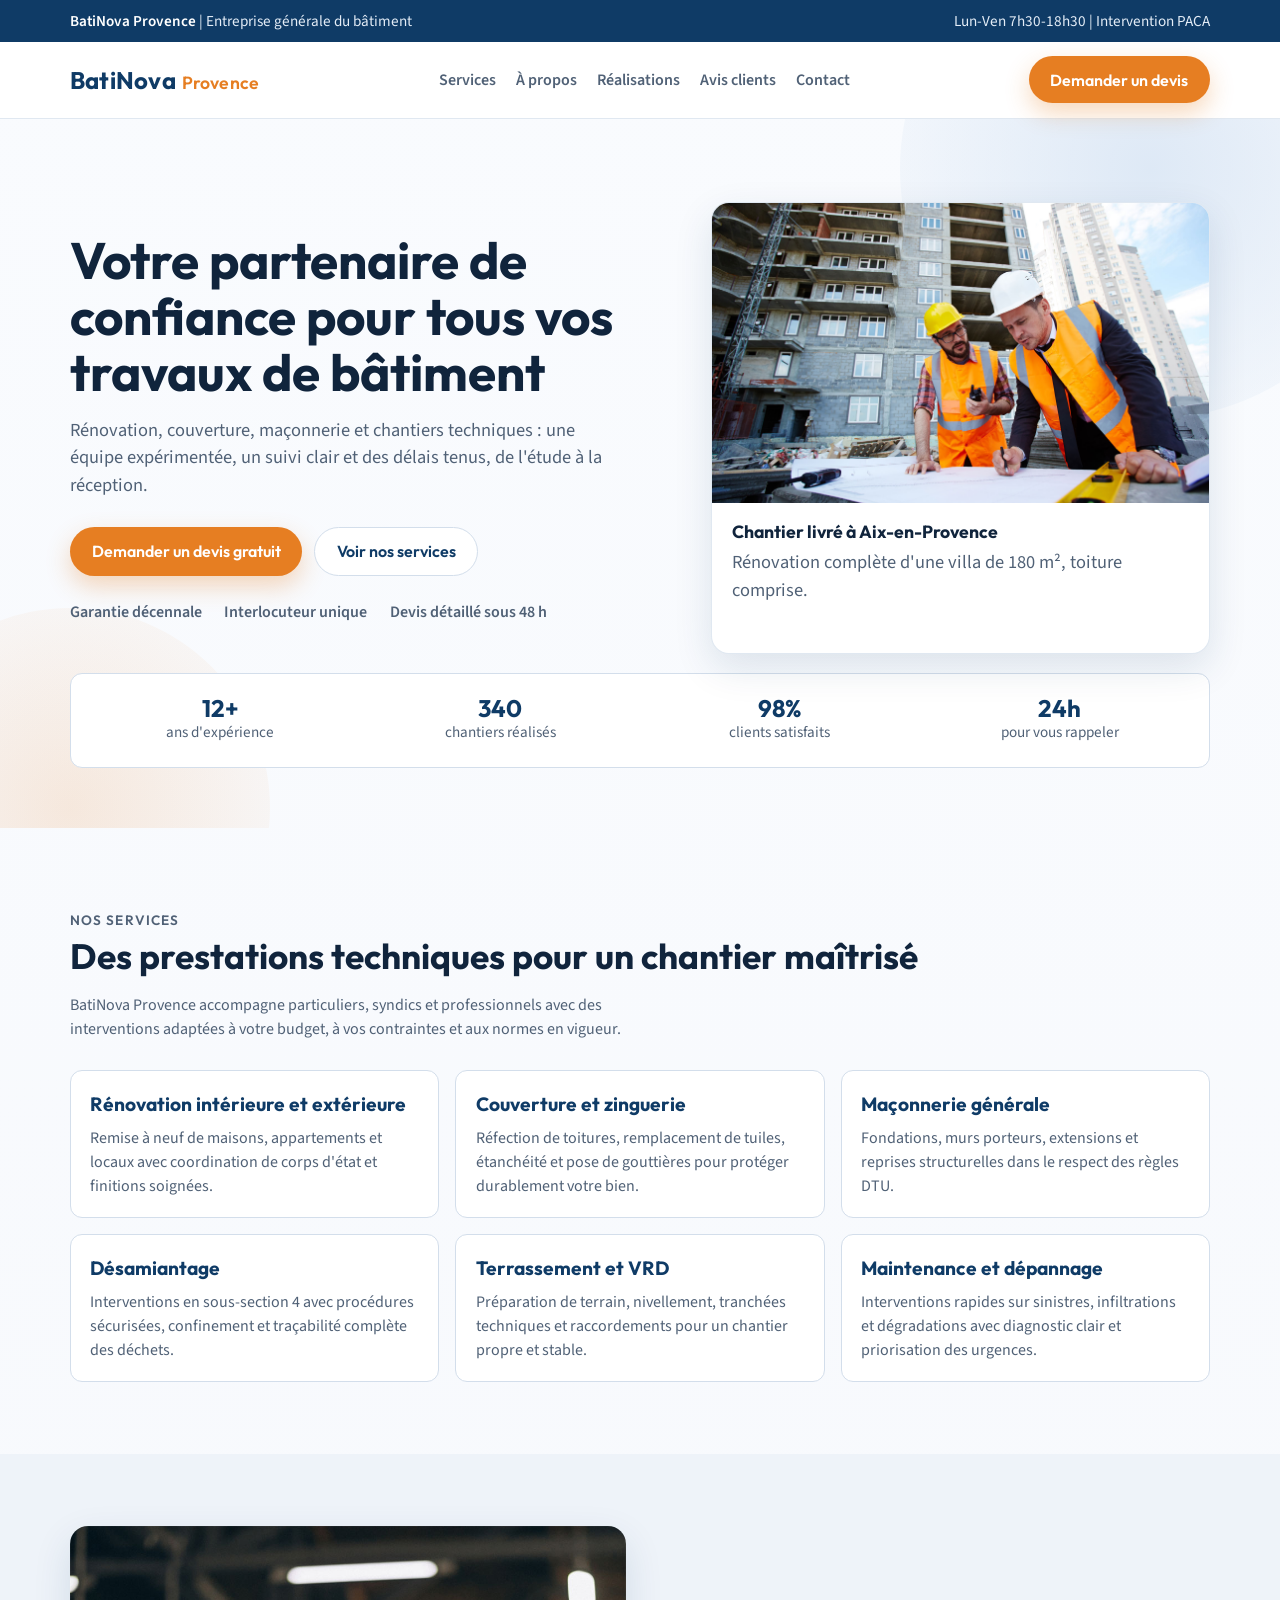
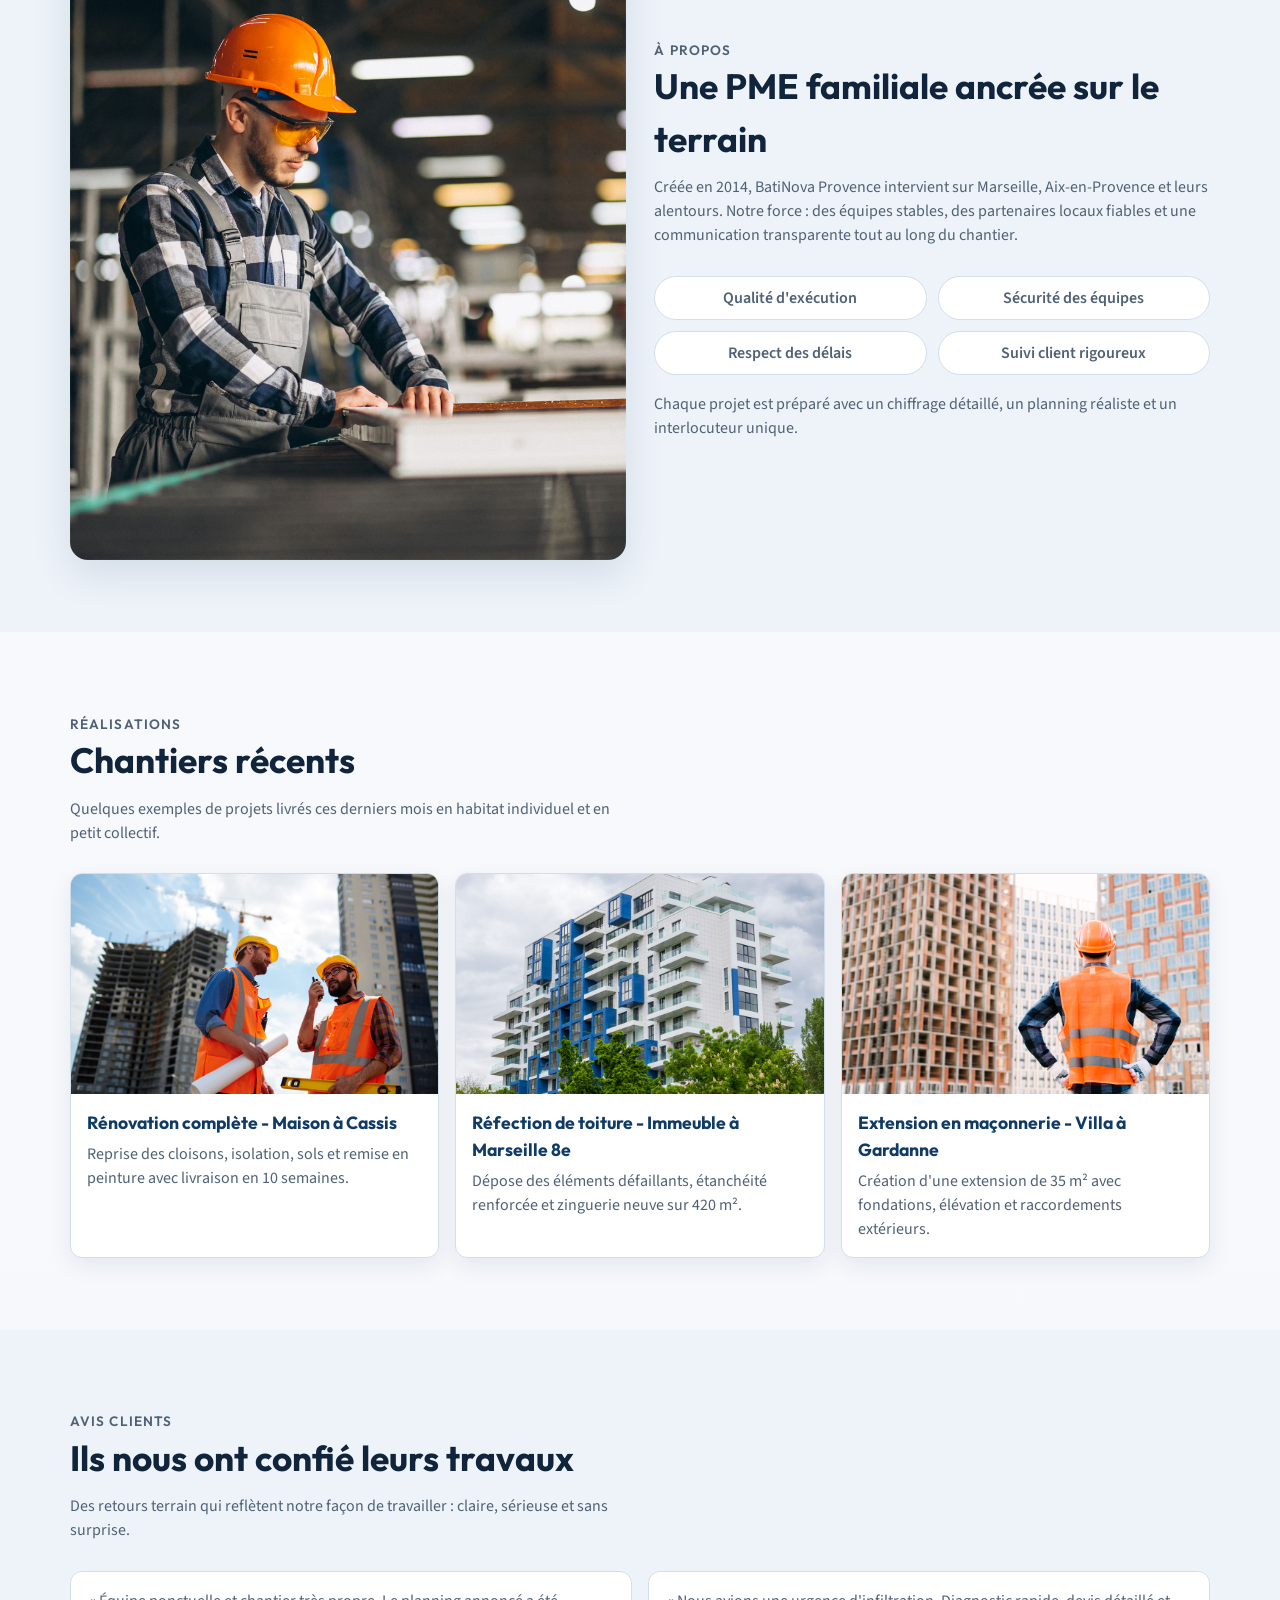
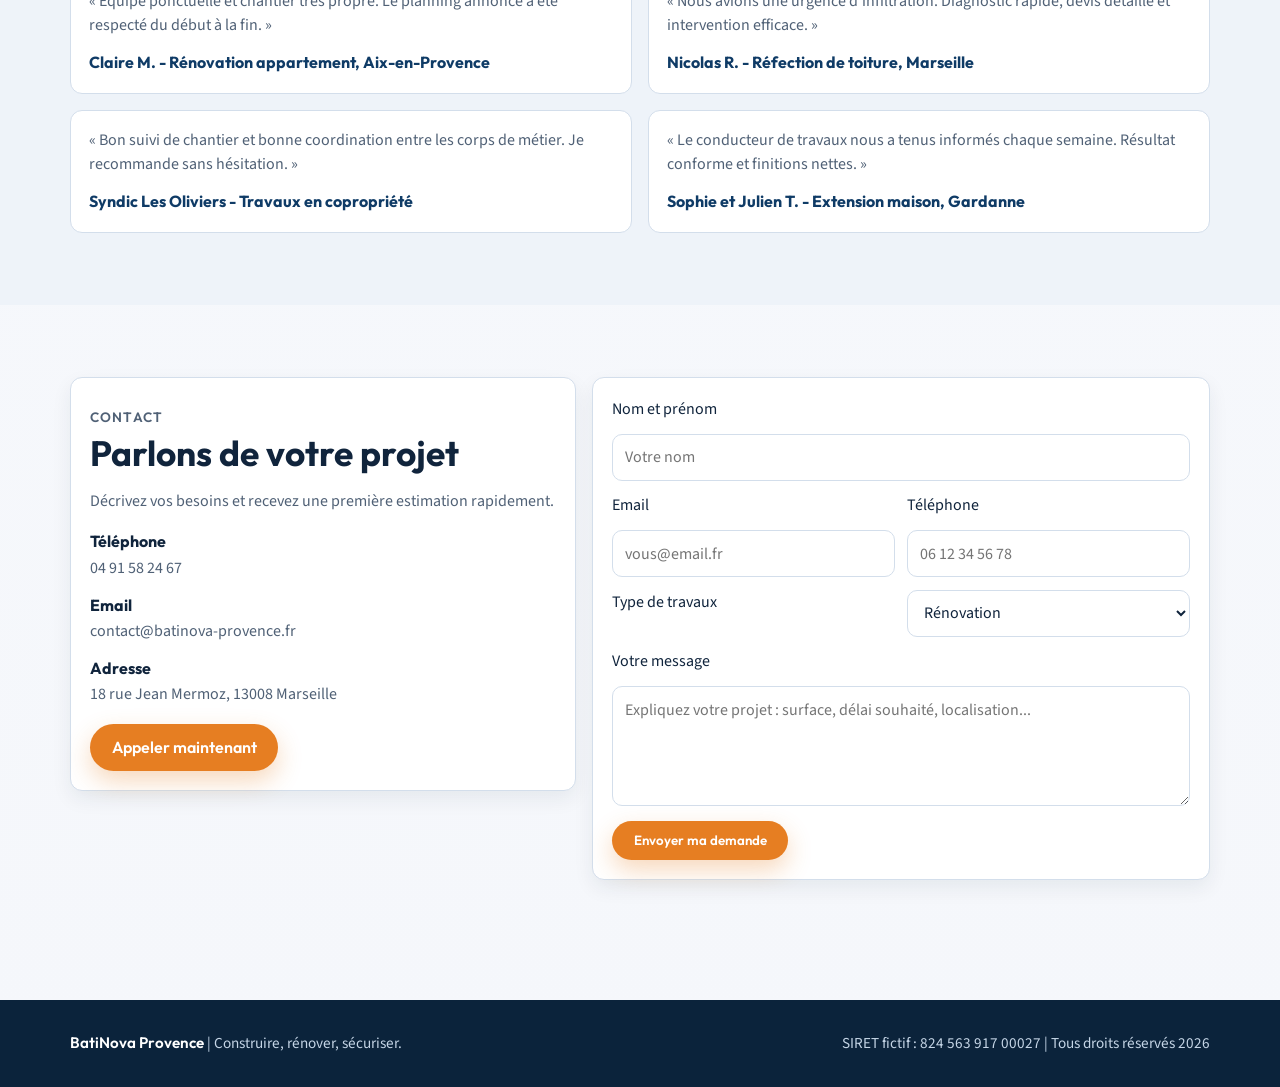
==== index.html @ 8f14f082 "Initial commit - site vitrine BTP" ====
﻿<!DOCTYPE html>
<html lang="fr">
<head>
  <meta charset="UTF-8">
  <meta name="viewport" content="width=device-width, initial-scale=1.0">
  <title>BatiNova Provence | Entreprise générale du bâtiment</title>
  <meta name="description" content="BatiNova Provence accompagne les particuliers et les professionnels pour leurs travaux de rénovation, couverture, maçonnerie, désamiantage et terrassement en région PACA.">
  <link rel="preconnect" href="https://fonts.googleapis.com">
  <link rel="preconnect" href="https://fonts.gstatic.com" crossorigin>
  <link href="https://fonts.googleapis.com/css2?family=Outfit:wght@400;500;600;700&family=Source+Sans+3:wght@400;500;600&display=swap" rel="stylesheet">
  <style>
    :root {
      --bg: #f5f7fb;
      --surface: #ffffff;
      --surface-alt: #eef3f9;
      --ink: #10243c;
      --muted: #506176;
      --primary: #0f3b66;
      --primary-soft: #dbe7f5;
      --accent: #e67e22;
      --accent-dark: #c8640f;
      --line: #d3deeb;
      --shadow: 0 14px 38px rgba(15, 59, 102, 0.12);
      --radius: 18px;
      --radius-sm: 12px;
      --max: 1140px;
    }

    * {
      box-sizing: border-box;
    }

    html {
      scroll-behavior: smooth;
    }

    body {
      margin: 0;
      font-family: "Source Sans 3", sans-serif;
      color: var(--ink);
      background: linear-gradient(180deg, #f9fbfe 0%, #f5f7fb 100%);
      line-height: 1.5;
    }

    img {
      max-width: 100%;
      display: block;
    }

    a {
      color: inherit;
      text-decoration: none;
    }

    .container {
      width: min(var(--max), 92vw);
      margin-inline: auto;
    }

    .topbar {
      background: var(--primary);
      color: #e4edf7;
      font-size: 0.95rem;
    }

    .topbar-inner {
      display: flex;
      justify-content: space-between;
      gap: 1rem;
      padding: 0.6rem 0;
      flex-wrap: wrap;
    }

    .topbar strong {
      color: #ffffff;
      font-weight: 600;
    }

    .navbar {
      position: sticky;
      top: 0;
      z-index: 1000;
      background: rgba(255, 255, 255, 0.95);
      backdrop-filter: blur(8px);
      border-bottom: 1px solid rgba(211, 222, 235, 0.7);
    }

    .nav-inner {
      display: flex;
      align-items: center;
      justify-content: space-between;
      gap: 1rem;
      padding: 0.9rem 0;
    }

    .logo {
      display: inline-flex;
      align-items: baseline;
      gap: 0.35rem;
      font-family: "Outfit", sans-serif;
      font-size: 1.5rem;
      font-weight: 700;
      letter-spacing: 0.01em;
      color: var(--primary);
    }

    .logo span {
      color: var(--accent);
      font-size: 1.1rem;
      font-weight: 600;
    }

    .nav-links {
      display: flex;
      gap: 1.25rem;
      align-items: center;
      color: var(--muted);
      font-weight: 600;
    }

    .nav-links a {
      transition: color 0.2s ease;
    }

    .nav-links a:hover,
    .nav-links a:focus-visible {
      color: var(--primary);
      outline: none;
    }

    .cta {
      display: inline-flex;
      align-items: center;
      justify-content: center;
      border: 0;
      border-radius: 999px;
      font-family: "Outfit", sans-serif;
      font-weight: 600;
      padding: 0.72rem 1.35rem;
      cursor: pointer;
      transition: transform 0.2s ease, box-shadow 0.2s ease, background 0.2s ease;
    }

    .cta-primary {
      background: var(--accent);
      color: #ffffff;
      box-shadow: 0 10px 24px rgba(230, 126, 34, 0.3);
    }

    .cta-primary:hover,
    .cta-primary:focus-visible {
      background: var(--accent-dark);
      transform: translateY(-1px);
      outline: none;
    }

    .cta-secondary {
      background: #ffffff;
      color: var(--primary);
      border: 1px solid var(--line);
    }

    .hero {
      padding: 5.2rem 0 3.8rem;
      position: relative;
      overflow: hidden;
    }

    .hero::before,
    .hero::after {
      content: "";
      position: absolute;
      border-radius: 50%;
      z-index: -1;
    }

    .hero::before {
      width: 500px;
      height: 500px;
      background: radial-gradient(circle, rgba(219, 231, 245, 0.9), rgba(245, 247, 251, 0));
      top: -200px;
      right: -120px;
    }

    .hero::after {
      width: 400px;
      height: 400px;
      background: radial-gradient(circle, rgba(230, 126, 34, 0.15), rgba(245, 247, 251, 0));
      left: -130px;
      bottom: -180px;
    }

    .hero-grid {
      display: grid;
      gap: 2rem;
      grid-template-columns: 1.1fr 0.9fr;
      align-items: center;
    }

    .hero h1 {
      font-family: "Outfit", sans-serif;
      font-size: clamp(2rem, 4vw, 3.3rem);
      line-height: 1.1;
      margin: 0 0 1rem;
    }

    .hero p {
      color: var(--muted);
      font-size: 1.15rem;
      max-width: 62ch;
      margin: 0 0 1.7rem;
    }

    .hero-actions {
      display: flex;
      flex-wrap: wrap;
      gap: 0.75rem;
      margin-bottom: 1.5rem;
    }

    .hero-note {
      display: flex;
      flex-wrap: wrap;
      gap: 0.8rem 1.4rem;
      color: var(--muted);
      font-weight: 600;
    }

    .hero-note span {
      display: inline-flex;
      align-items: center;
      gap: 0.35rem;
    }

    .hero-card {
      background: var(--surface);
      border-radius: var(--radius);
      box-shadow: var(--shadow);
      overflow: hidden;
      border: 1px solid rgba(211, 222, 235, 0.7);
      transform: translateY(0);
      animation: rise 700ms ease 80ms both;
    }

    .hero-card img {
      height: 300px;
      width: 100%;
      object-fit: cover;
    }

    .hero-card-content {
      padding: 1rem 1.2rem 1.3rem;
    }

    .hero-card-title {
      font-family: "Outfit", sans-serif;
      margin: 0 0 0.25rem;
      font-size: 1.1rem;
    }

    .hero-card-text {
      margin: 0;
      color: var(--muted);
    }

    .trust {
      margin-top: 1.2rem;
      background: var(--surface);
      border: 1px solid var(--line);
      border-radius: var(--radius-sm);
      padding: 1rem;
      display: grid;
      grid-template-columns: repeat(4, 1fr);
      gap: 0.8rem;
    }

    .trust-item {
      text-align: center;
      padding: 0.4rem;
    }

    .trust-item strong {
      font-family: "Outfit", sans-serif;
      font-size: 1.5rem;
      color: var(--primary);
      display: block;
      line-height: 1;
    }

    .trust-item span {
      color: var(--muted);
      font-size: 0.95rem;
    }

    section {
      padding: 4.5rem 0;
    }

    .section-head {
      margin-bottom: 1.8rem;
    }

    .section-tag {
      font-family: "Outfit", sans-serif;
      color: var(--accent-dark);
      font-size: 0.85rem;
      letter-spacing: 0.08em;
      text-transform: uppercase;
      font-weight: 600;
      margin: 0 0 0.35rem;
    }

    .section-head h2 {
      font-family: "Outfit", sans-serif;
      margin: 0;
      font-size: clamp(1.55rem, 3vw, 2.2rem);
    }

    .section-head p {
      margin: 0.6rem 0 0;
      color: var(--muted);
      max-width: 70ch;
    }

    .services-grid {
      display: grid;
      grid-template-columns: repeat(3, 1fr);
      gap: 1rem;
    }

    .service-card {
      background: var(--surface);
      border: 1px solid var(--line);
      border-radius: var(--radius-sm);
      padding: 1.2rem;
      transition: transform 0.2s ease, box-shadow 0.2s ease;
    }

    .service-card:hover {
      transform: translateY(-4px);
      box-shadow: var(--shadow);
    }

    .service-card h3 {
      margin: 0 0 0.45rem;
      font-family: "Outfit", sans-serif;
      font-size: 1.2rem;
      color: var(--primary);
    }

    .service-card p {
      margin: 0;
      color: var(--muted);
    }

    .about {
      background: var(--surface-alt);
    }

    .about-grid {
      display: grid;
      gap: 1.8rem;
      grid-template-columns: 1fr 1fr;
      align-items: center;
    }

    .about-img {
      border-radius: var(--radius);
      overflow: hidden;
      box-shadow: var(--shadow);
      min-height: 360px;
    }

    .about-img img {
      height: 100%;
      width: 100%;
      object-fit: cover;
    }

    .pill-list {
      display: grid;
      grid-template-columns: repeat(2, 1fr);
      gap: 0.7rem;
      margin-top: 1.1rem;
    }

    .pill {
      background: #ffffff;
      border: 1px solid var(--line);
      border-radius: 999px;
      padding: 0.55rem 0.85rem;
      color: var(--muted);
      font-weight: 600;
      text-align: center;
    }

    .projects-grid {
      display: grid;
      grid-template-columns: repeat(3, 1fr);
      gap: 1rem;
    }

    .project {
      background: var(--surface);
      border: 1px solid var(--line);
      border-radius: var(--radius-sm);
      overflow: hidden;
      box-shadow: 0 8px 22px rgba(16, 36, 60, 0.08);
    }

    .project img {
      height: 220px;
      width: 100%;
      object-fit: cover;
    }

    .project-content {
      padding: 1rem;
    }

    .project h3 {
      margin: 0 0 0.35rem;
      font-family: "Outfit", sans-serif;
      font-size: 1.1rem;
      color: var(--primary);
    }

    .project p {
      margin: 0;
      color: var(--muted);
    }

    .reviews {
      background: var(--surface-alt);
    }

    .reviews-grid {
      display: grid;
      grid-template-columns: repeat(2, 1fr);
      gap: 1rem;
    }

    .review {
      background: var(--surface);
      border: 1px solid var(--line);
      border-radius: var(--radius-sm);
      padding: 1.1rem;
    }

    .review p {
      margin: 0 0 0.8rem;
      color: var(--muted);
    }

    .review strong {
      font-family: "Outfit", sans-serif;
      color: var(--primary);
    }

    .contact-grid {
      display: grid;
      gap: 1rem;
      grid-template-columns: 0.9fr 1.1fr;
      align-items: start;
    }

    .contact-card,
    .form-card {
      background: var(--surface);
      border: 1px solid var(--line);
      border-radius: var(--radius-sm);
      padding: 1.2rem;
      box-shadow: 0 8px 20px rgba(16, 36, 60, 0.07);
    }

    .contact-list {
      margin: 1rem 0 0;
      padding: 0;
      list-style: none;
      display: grid;
      gap: 0.8rem;
      color: var(--muted);
    }

    .contact-list strong {
      display: block;
      color: var(--ink);
      font-family: "Outfit", sans-serif;
      margin-bottom: 0.15rem;
    }

    .form-grid {
      display: grid;
      gap: 0.8rem;
      grid-template-columns: repeat(2, 1fr);
    }

    .field,
    textarea,
    select {
      width: 100%;
      border: 1px solid var(--line);
      border-radius: 10px;
      padding: 0.65rem 0.75rem;
      font: inherit;
      color: var(--ink);
      background: #ffffff;
    }

    textarea {
      min-height: 120px;
      resize: vertical;
      grid-column: 1 / -1;
    }

    .full {
      grid-column: 1 / -1;
    }

    .field:focus,
    textarea:focus,
    select:focus {
      border-color: var(--primary);
      outline: 3px solid rgba(15, 59, 102, 0.14);
      outline-offset: 1px;
    }

    .footer {
      background: #0b233b;
      color: #c5d5e6;
      padding: 2rem 0;
      margin-top: 3rem;
    }

    .footer-inner {
      display: flex;
      flex-wrap: wrap;
      gap: 0.8rem 1.5rem;
      justify-content: space-between;
      align-items: center;
      font-size: 0.95rem;
    }

    .footer strong {
      color: #ffffff;
      font-family: "Outfit", sans-serif;
      font-weight: 600;
    }

    @keyframes rise {
      from {
        opacity: 0;
        transform: translateY(18px);
      }
      to {
        opacity: 1;
        transform: translateY(0);
      }
    }

    @media (max-width: 980px) {
      .nav-inner {
        flex-wrap: wrap;
      }

      .nav-links {
        width: 100%;
        justify-content: center;
        gap: 0.8rem;
        padding-top: 0.55rem;
        border-top: 1px solid var(--line);
      }

      .hero-grid,
      .about-grid,
      .contact-grid {
        grid-template-columns: 1fr;
      }

      .services-grid,
      .projects-grid {
        grid-template-columns: repeat(2, 1fr);
      }

      .trust {
        grid-template-columns: repeat(2, 1fr);
      }
    }

    @media (max-width: 700px) {
      .hero {
        padding-top: 4rem;
      }

      .nav-links {
        font-size: 0.95rem;
      }

      section {
        padding: 3.6rem 0;
      }

      .services-grid,
      .projects-grid,
      .reviews-grid,
      .form-grid,
      .pill-list {
        grid-template-columns: 1fr;
      }

      .hero-card img {
        height: 240px;
      }

      .topbar-inner {
        font-size: 0.88rem;
      }
    }
  </style>
</head>
<body>
  <header>
    <div class="topbar">
      <div class="container topbar-inner">
        <div><strong>BatiNova Provence</strong> | Entreprise générale du bâtiment</div>
        <div>Lun-Ven 7h30-18h30 | Intervention PACA</div>
      </div>
    </div>

    <nav class="navbar" aria-label="Navigation principale">
      <div class="container nav-inner">
        <a href="#accueil" class="logo" aria-label="BatiNova Provence">
          BatiNova <span>Provence</span>
        </a>
        <div class="nav-links">
          <a href="#services">Services</a>
          <a href="#apropos">À propos</a>
          <a href="#realisations">Réalisations</a>
          <a href="#avis">Avis clients</a>
          <a href="#contact">Contact</a>
        </div>
        <a href="#contact" class="cta cta-primary">Demander un devis</a>
      </div>
    </nav>
  </header>

  <main>
    <section class="hero" id="accueil">
      <div class="container">
        <div class="hero-grid">
          <div>
            <h1>Votre partenaire de confiance pour tous vos travaux de bâtiment</h1>
            <p>
              Rénovation, couverture, maçonnerie et chantiers techniques : une équipe expérimentée,
              un suivi clair et des délais tenus, de l'étude à la réception.
            </p>
            <div class="hero-actions">
              <a href="#contact" class="cta cta-primary">Demander un devis gratuit</a>
              <a href="#services" class="cta cta-secondary">Voir nos services</a>
            </div>
            <div class="hero-note">
              <span>Garantie décennale</span>
              <span>Interlocuteur unique</span>
              <span>Devis détaillé sous 48 h</span>
            </div>
          </div>
          <article class="hero-card" aria-label="Projet récent">
            <img src="images/bg_1.jpg" alt="Équipe BTP sur un chantier de rénovation">
            <div class="hero-card-content">
              <h2 class="hero-card-title">Chantier livré à Aix-en-Provence</h2>
              <p class="hero-card-text">Rénovation complète d'une villa de 180 m², toiture comprise.</p>
            </div>
          </article>
        </div>

        <div class="trust" aria-label="Indicateurs de confiance">
          <div class="trust-item">
            <strong>12+</strong>
            <span>ans d'expérience</span>
          </div>
          <div class="trust-item">
            <strong>340</strong>
            <span>chantiers réalisés</span>
          </div>
          <div class="trust-item">
            <strong>98%</strong>
            <span>clients satisfaits</span>
          </div>
          <div class="trust-item">
            <strong>24h</strong>
            <span>pour vous rappeler</span>
          </div>
        </div>
      </div>
    </section>

    <section id="services">
      <div class="container">
        <header class="section-head">
          <p class="section-tag">Nos services</p>
          <h2>Des prestations techniques pour un chantier maîtrisé</h2>
          <p>
            BatiNova Provence accompagne particuliers, syndics et professionnels avec des interventions adaptées
            à votre budget, à vos contraintes et aux normes en vigueur.
          </p>
        </header>

        <div class="services-grid">
          <article class="service-card">
            <h3>Rénovation intérieure et extérieure</h3>
            <p>Remise à neuf de maisons, appartements et locaux avec coordination de corps d'état et finitions soignées.</p>
          </article>
          <article class="service-card">
            <h3>Couverture et zinguerie</h3>
            <p>Réfection de toitures, remplacement de tuiles, étanchéité et pose de gouttières pour protéger durablement votre bien.</p>
          </article>
          <article class="service-card">
            <h3>Maçonnerie générale</h3>
            <p>Fondations, murs porteurs, extensions et reprises structurelles dans le respect des règles DTU.</p>
          </article>
          <article class="service-card">
            <h3>Désamiantage</h3>
            <p>Interventions en sous-section 4 avec procédures sécurisées, confinement et traçabilité complète des déchets.</p>
          </article>
          <article class="service-card">
            <h3>Terrassement et VRD</h3>
            <p>Préparation de terrain, nivellement, tranchées techniques et raccordements pour un chantier propre et stable.</p>
          </article>
          <article class="service-card">
            <h3>Maintenance et dépannage</h3>
            <p>Interventions rapides sur sinistres, infiltrations et dégradations avec diagnostic clair et priorisation des urgences.</p>
          </article>
        </div>
      </div>
    </section>

    <section class="about" id="apropos">
      <div class="container about-grid">
        <div class="about-img">
          <img src="images/about.jpg" alt="Conducteur de travaux en réunion de chantier">
        </div>
        <div>
          <header class="section-head">
            <p class="section-tag">À propos</p>
            <h2>Une PME familiale ancrée sur le terrain</h2>
            <p>
              Créée en 2014, BatiNova Provence intervient sur Marseille, Aix-en-Provence et leurs alentours.
              Notre force : des équipes stables, des partenaires locaux fiables et une communication transparente
              tout au long du chantier.
            </p>
          </header>
          <div class="pill-list" aria-label="Valeurs de l'entreprise">
            <div class="pill">Qualité d'exécution</div>
            <div class="pill">Sécurité des équipes</div>
            <div class="pill">Respect des délais</div>
            <div class="pill">Suivi client rigoureux</div>
          </div>
          <p style="margin-top: 1.1rem; color: var(--muted);">
            Chaque projet est préparé avec un chiffrage détaillé, un planning réaliste et un interlocuteur unique.
          </p>
        </div>
      </div>
    </section>

    <section id="realisations">
      <div class="container">
        <header class="section-head">
          <p class="section-tag">Réalisations</p>
          <h2>Chantiers récents</h2>
          <p>Quelques exemples de projets livrés ces derniers mois en habitat individuel et en petit collectif.</p>
        </header>
        <div class="projects-grid">
          <article class="project">
            <img src="images/project-1.jpg" alt="Rénovation d'une maison individuelle">
            <div class="project-content">
              <h3>Rénovation complète - Maison à Cassis</h3>
              <p>Reprise des cloisons, isolation, sols et remise en peinture avec livraison en 10 semaines.</p>
            </div>
          </article>
          <article class="project">
            <img src="images/project-3.jpg" alt="Travaux de toiture sur immeuble">
            <div class="project-content">
              <h3>Réfection de toiture - Immeuble à Marseille 8e</h3>
              <p>Dépose des éléments défaillants, étanchéité renforcée et zinguerie neuve sur 420 m².</p>
            </div>
          </article>
          <article class="project">
            <img src="images/project-6.jpg" alt="Chantier de maçonnerie pour extension">
            <div class="project-content">
              <h3>Extension en maçonnerie - Villa à Gardanne</h3>
              <p>Création d'une extension de 35 m² avec fondations, élévation et raccordements extérieurs.</p>
            </div>
          </article>
        </div>
      </div>
    </section>

    <section class="reviews" id="avis">
      <div class="container">
        <header class="section-head">
          <p class="section-tag">Avis clients</p>
          <h2>Ils nous ont confié leurs travaux</h2>
          <p>Des retours terrain qui reflètent notre façon de travailler : claire, sérieuse et sans surprise.</p>
        </header>
        <div class="reviews-grid">
          <article class="review">
            <p>« Équipe ponctuelle et chantier très propre. Le planning annoncé a été respecté du début à la fin. »</p>
            <strong>Claire M. - Rénovation appartement, Aix-en-Provence</strong>
          </article>
          <article class="review">
            <p>« Nous avions une urgence d'infiltration. Diagnostic rapide, devis détaillé et intervention efficace. »</p>
            <strong>Nicolas R. - Réfection de toiture, Marseille</strong>
          </article>
          <article class="review">
            <p>« Bon suivi de chantier et bonne coordination entre les corps de métier. Je recommande sans hésitation. »</p>
            <strong>Syndic Les Oliviers - Travaux en copropriété</strong>
          </article>
          <article class="review">
            <p>« Le conducteur de travaux nous a tenus informés chaque semaine. Résultat conforme et finitions nettes. »</p>
            <strong>Sophie et Julien T. - Extension maison, Gardanne</strong>
          </article>
        </div>
      </div>
    </section>

    <section id="contact">
      <div class="container contact-grid">
        <article class="contact-card">
          <header class="section-head" style="margin-bottom: 0.3rem;">
            <p class="section-tag">Contact</p>
            <h2>Parlons de votre projet</h2>
            <p>Décrivez vos besoins et recevez une première estimation rapidement.</p>
          </header>
          <ul class="contact-list">
            <li>
              <strong>Téléphone</strong>
              04 91 58 24 67
            </li>
            <li>
              <strong>Email</strong>
              contact@batinova-provence.fr
            </li>
            <li>
              <strong>Adresse</strong>
              18 rue Jean Mermoz, 13008 Marseille
            </li>
          </ul>
          <div style="margin-top: 1.1rem;">
            <a href="tel:+33491582467" class="cta cta-primary">Appeler maintenant</a>
          </div>
        </article>

        <form class="form-card" action="#" method="post" aria-label="Formulaire de contact">
          <div class="form-grid">
            <label class="full" for="nom">Nom et prénom</label>
            <input class="field full" id="nom" name="nom" type="text" placeholder="Votre nom" required>

            <label for="email">Email</label>
            <label for="telephone">Téléphone</label>
            <input class="field" id="email" name="email" type="email" placeholder="vous@email.fr" required>
            <input class="field" id="telephone" name="telephone" type="tel" placeholder="06 12 34 56 78" required>

            <label for="service">Type de travaux</label>
            <select id="service" name="service">
              <option>Rénovation</option>
              <option>Couverture</option>
              <option>Maçonnerie</option>
              <option>Désamiantage</option>
              <option>Terrassement</option>
              <option>Autre</option>
            </select>

            <label for="message" class="full">Votre message</label>
            <textarea id="message" name="message" placeholder="Expliquez votre projet : surface, délai souhaité, localisation..." required></textarea>
          </div>
          <div style="margin-top: 0.9rem; display: flex; justify-content: flex-start;">
            <button type="submit" class="cta cta-primary">Envoyer ma demande</button>
          </div>
        </form>
      </div>
    </section>
  </main>

  <footer class="footer">
    <div class="container footer-inner">
      <div><strong>BatiNova Provence</strong> | Construire, rénover, sécuriser.</div>
      <div>SIRET fictif : 824 563 917 00027 | Tous droits réservés <span id="year"></span></div>
    </div>
  </footer>

  <script>
    document.getElementById("year").textContent = new Date().getFullYear();
  </script>
</body>
</html>
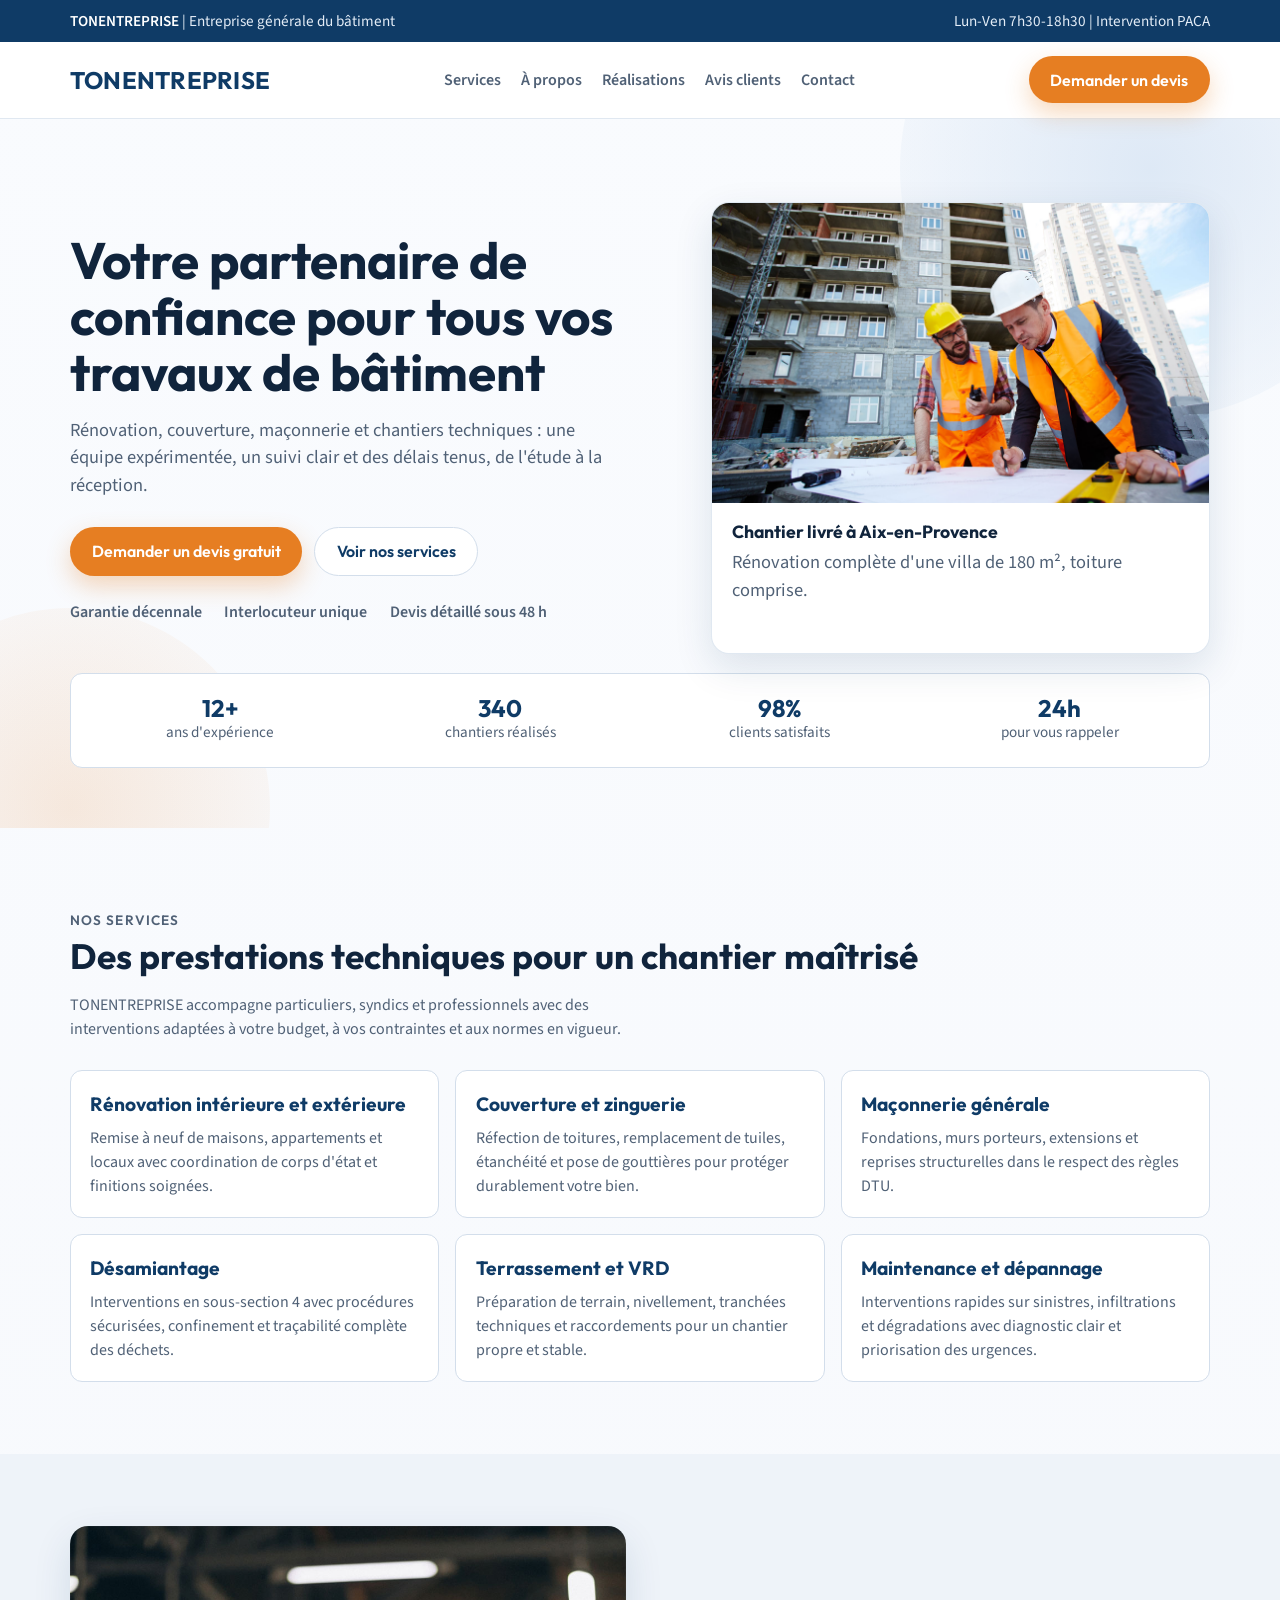
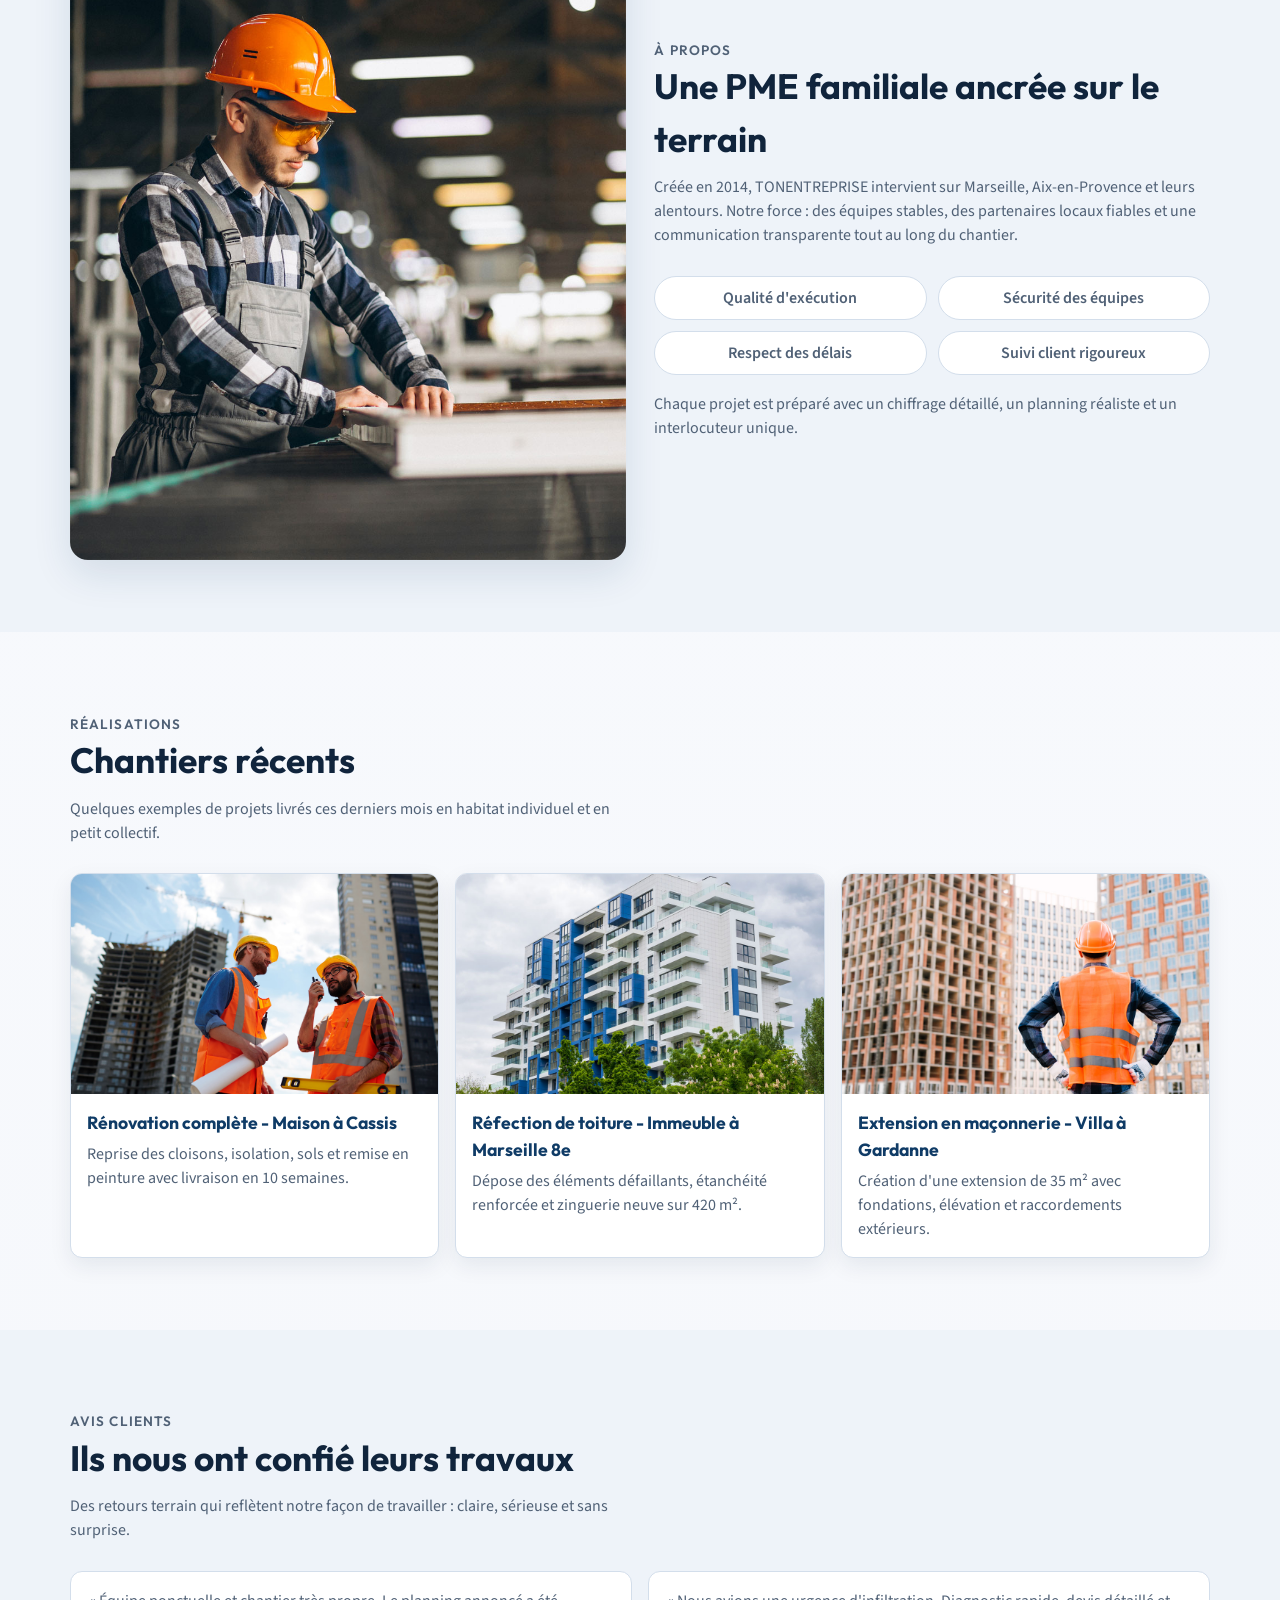
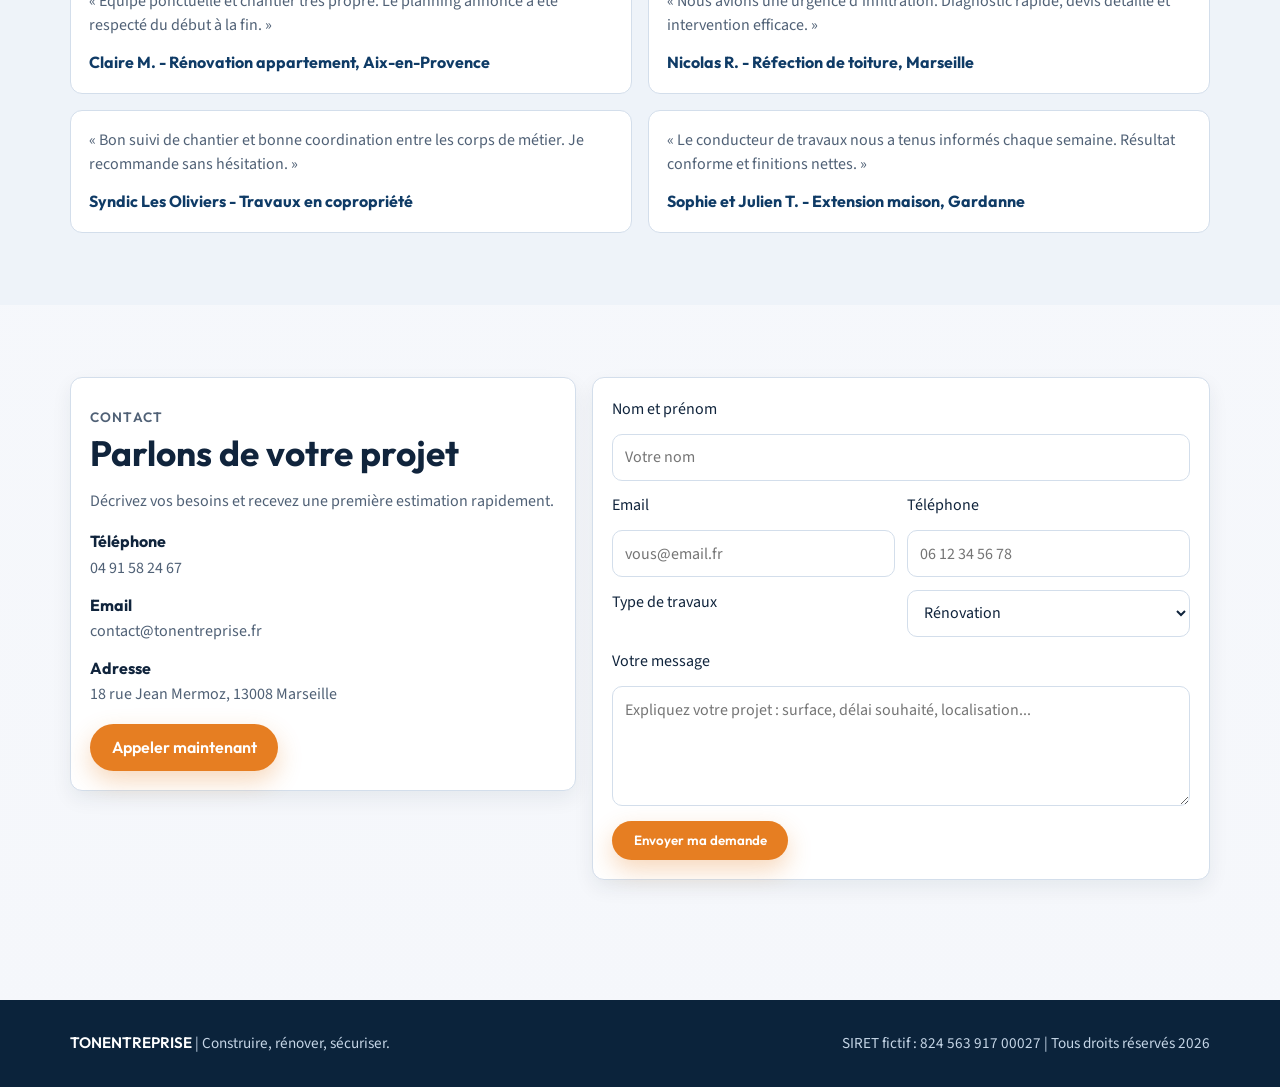
==== commit e1262396: "Remplace BatiNova par TONENTREPRISE" ====
--- a/index.html
+++ b/index.html
@@ -3,8 +3,8 @@
 <head>
   <meta charset="UTF-8">
   <meta name="viewport" content="width=device-width, initial-scale=1.0">
-  <title>BatiNova Provence | Entreprise générale du bâtiment</title>
-  <meta name="description" content="BatiNova Provence accompagne les particuliers et les professionnels pour leurs travaux de rénovation, couverture, maçonnerie, désamiantage et terrassement en région PACA.">
+  <title>TONENTREPRISE | Entreprise générale du bâtiment</title>
+  <meta name="description" content="TONENTREPRISE accompagne les particuliers et les professionnels pour leurs travaux de rénovation, couverture, maçonnerie, désamiantage et terrassement en région PACA.">
   <link rel="preconnect" href="https://fonts.googleapis.com">
   <link rel="preconnect" href="https://fonts.gstatic.com" crossorigin>
   <link href="https://fonts.googleapis.com/css2?family=Outfit:wght@400;500;600;700&family=Source+Sans+3:wght@400;500;600&display=swap" rel="stylesheet">
@@ -622,15 +622,15 @@
   <header>
     <div class="topbar">
       <div class="container topbar-inner">
-        <div><strong>BatiNova Provence</strong> | Entreprise générale du bâtiment</div>
+        <div><strong>TONENTREPRISE</strong> | Entreprise générale du bâtiment</div>
         <div>Lun-Ven 7h30-18h30 | Intervention PACA</div>
       </div>
     </div>
 
     <nav class="navbar" aria-label="Navigation principale">
       <div class="container nav-inner">
-        <a href="#accueil" class="logo" aria-label="BatiNova Provence">
-          BatiNova <span>Provence</span>
+        <a href="#accueil" class="logo" aria-label="TONENTREPRISE">
+          TONENTREPRISE
         </a>
         <div class="nav-links">
           <a href="#services">Services</a>
@@ -700,7 +700,7 @@
           <p class="section-tag">Nos services</p>
           <h2>Des prestations techniques pour un chantier maîtrisé</h2>
           <p>
-            BatiNova Provence accompagne particuliers, syndics et professionnels avec des interventions adaptées
+            TONENTREPRISE accompagne particuliers, syndics et professionnels avec des interventions adaptées
             à votre budget, à vos contraintes et aux normes en vigueur.
           </p>
         </header>
@@ -744,7 +744,7 @@
             <p class="section-tag">À propos</p>
             <h2>Une PME familiale ancrée sur le terrain</h2>
             <p>
-              Créée en 2014, BatiNova Provence intervient sur Marseille, Aix-en-Provence et leurs alentours.
+              Créée en 2014, TONENTREPRISE intervient sur Marseille, Aix-en-Provence et leurs alentours.
               Notre force : des équipes stables, des partenaires locaux fiables et une communication transparente
               tout au long du chantier.
             </p>
@@ -838,7 +838,7 @@
             </li>
             <li>
               <strong>Email</strong>
-              contact@batinova-provence.fr
+              contact@tonentreprise.fr
             </li>
             <li>
               <strong>Adresse</strong>
@@ -883,7 +883,7 @@
 
   <footer class="footer">
     <div class="container footer-inner">
-      <div><strong>BatiNova Provence</strong> | Construire, rénover, sécuriser.</div>
+      <div><strong>TONENTREPRISE</strong> | Construire, rénover, sécuriser.</div>
       <div>SIRET fictif : 824 563 917 00027 | Tous droits réservés <span id="year"></span></div>
     </div>
   </footer>
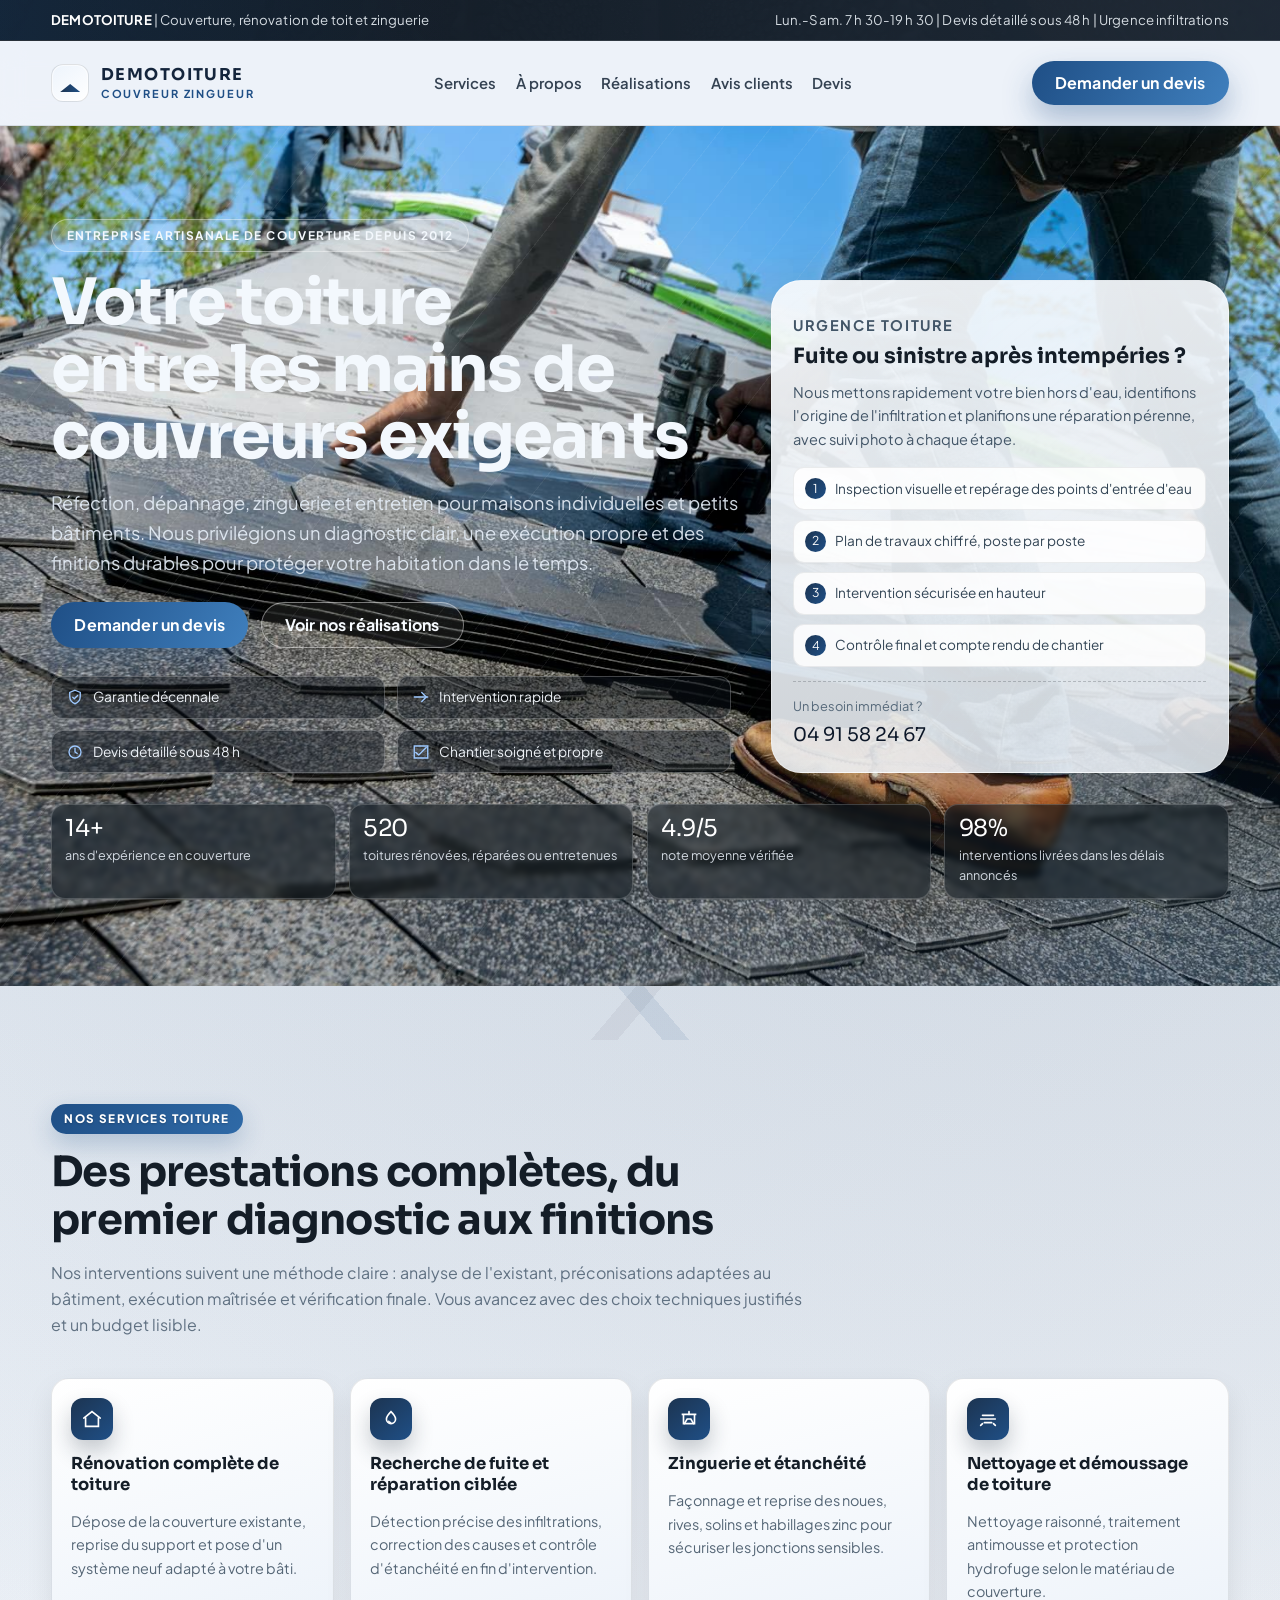
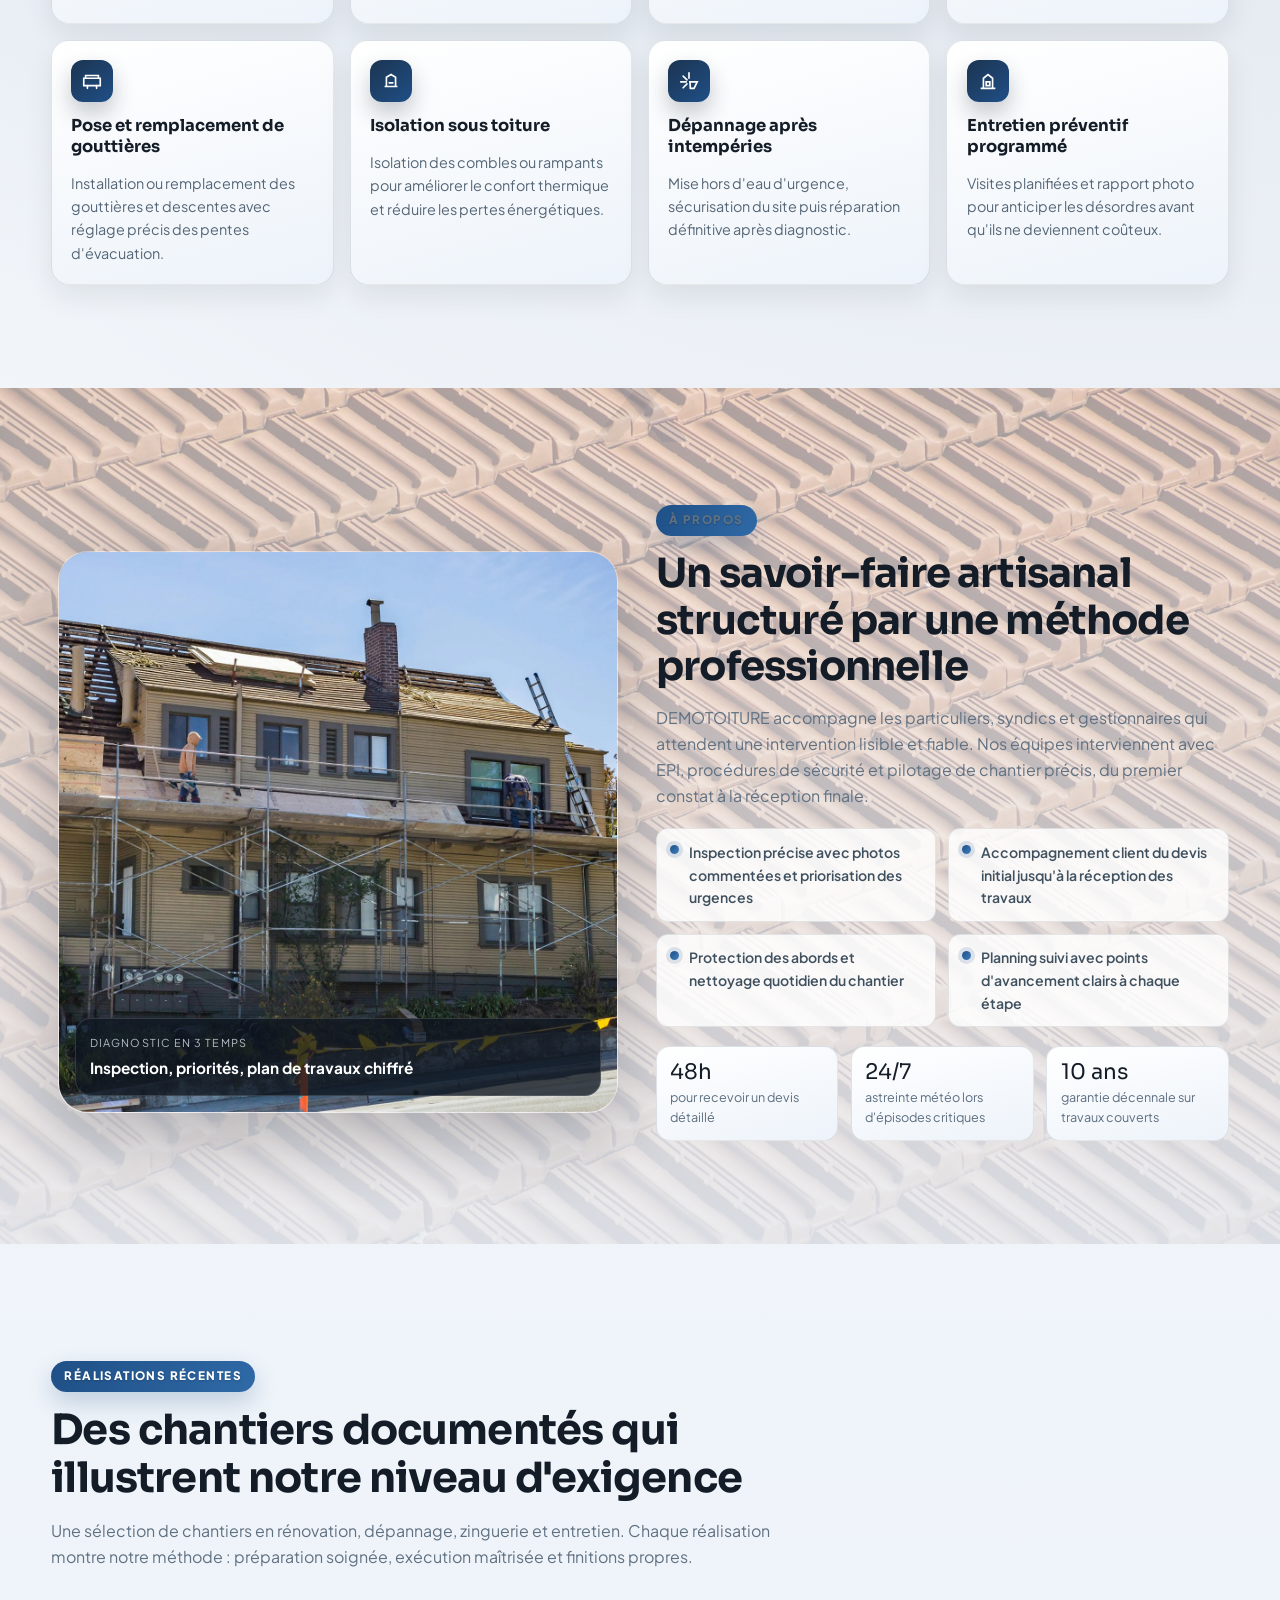
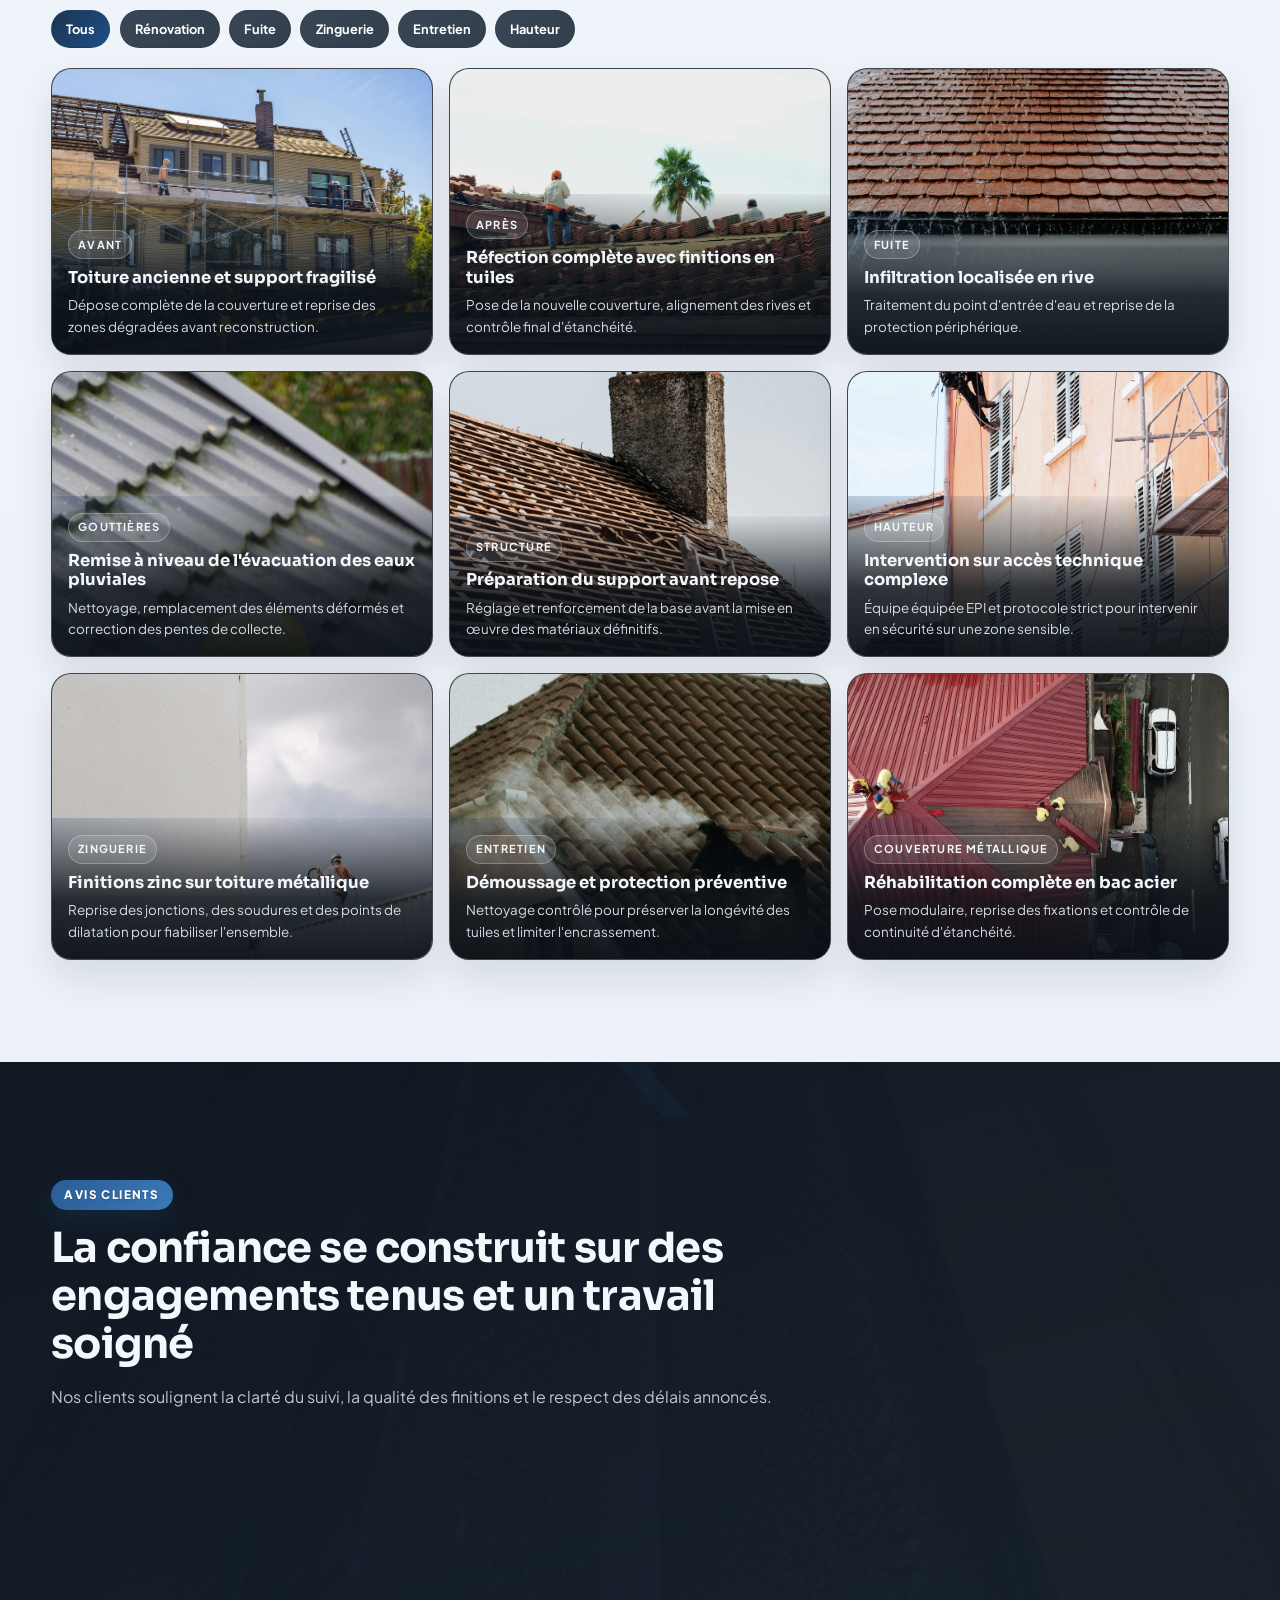
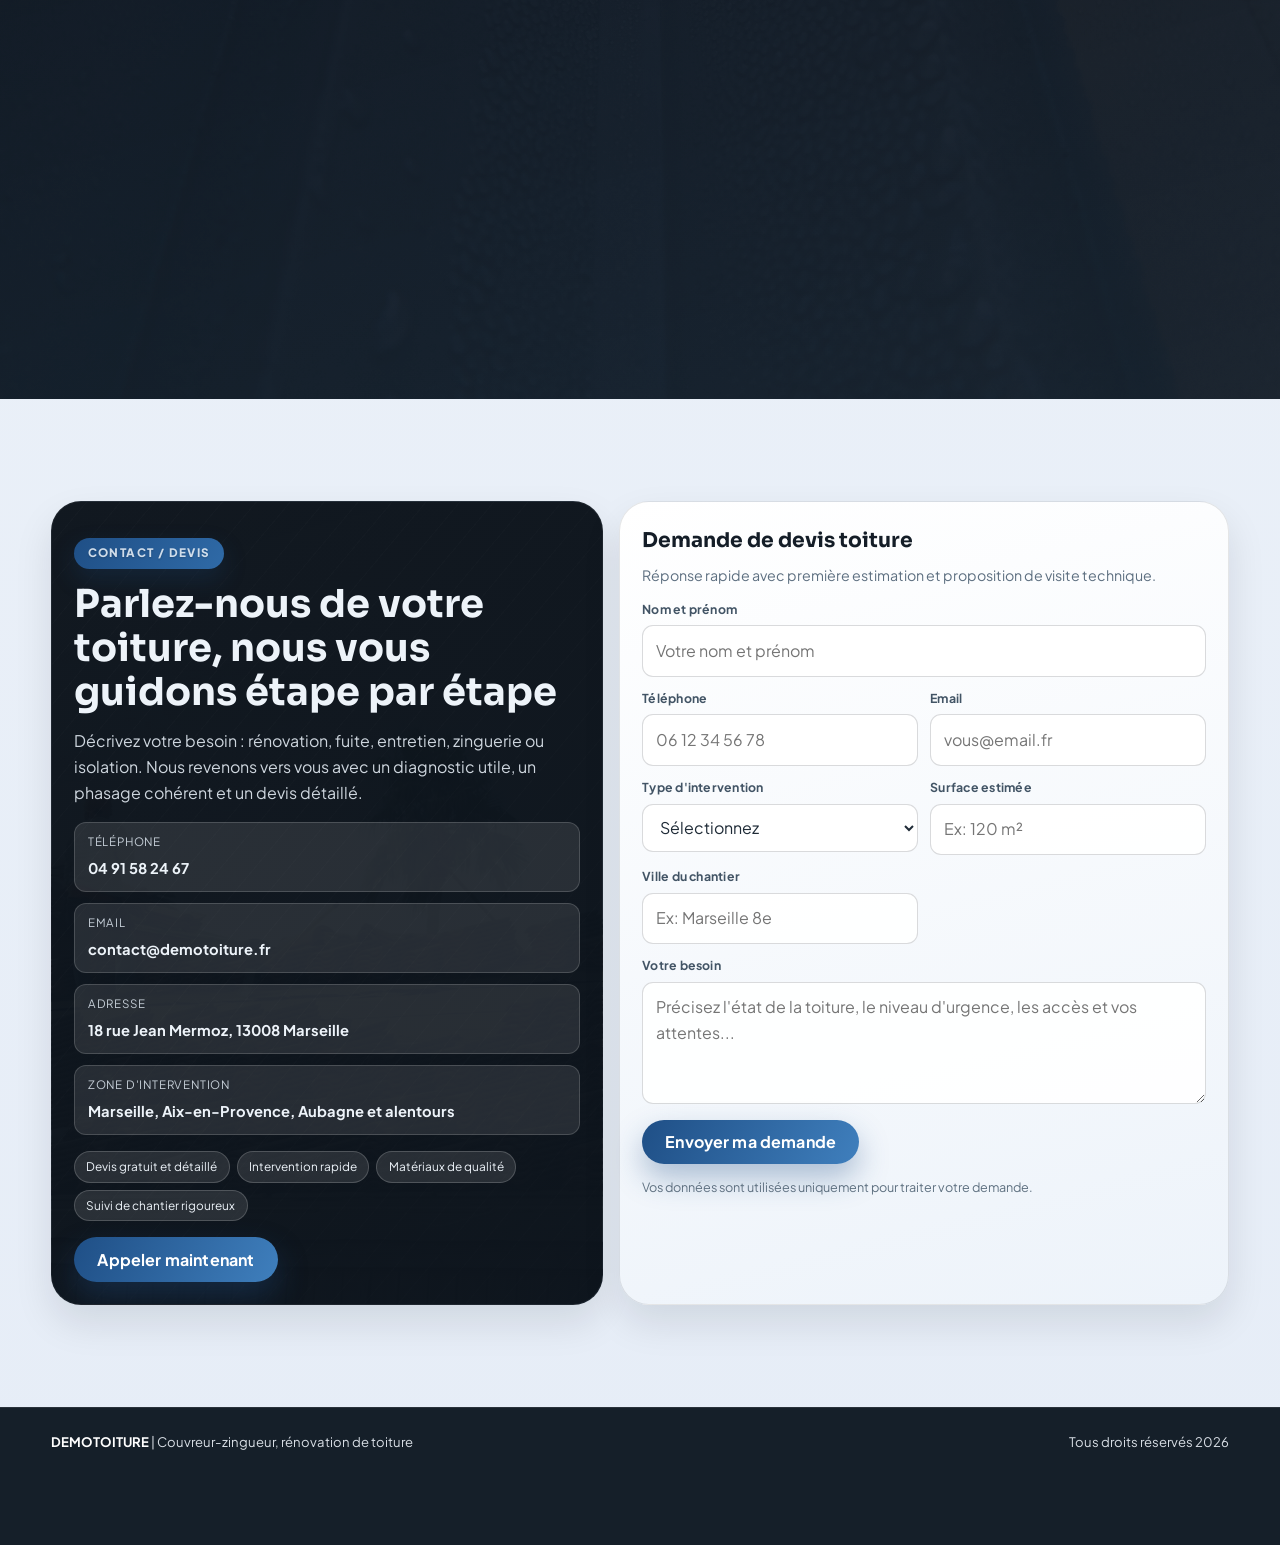
==== commit e5fe2e6d: "Refonte premium du site DEMOTOITURE" ====
--- a/index.html
+++ b/index.html
@@ -3,893 +3,509 @@
 <head>
   <meta charset="UTF-8">
   <meta name="viewport" content="width=device-width, initial-scale=1.0">
-  <title>TONENTREPRISE | Entreprise générale du bâtiment</title>
-  <meta name="description" content="TONENTREPRISE accompagne les particuliers et les professionnels pour leurs travaux de rénovation, couverture, maçonnerie, désamiantage et terrassement en région PACA.">
+  <title>DEMOTOITURE | Couvreur, toiture et zinguerie premium</title>
+  <meta name="description" content="DEMOTOITURE réalise vos travaux de couverture, zinguerie, rénovation de toiture, recherche de fuite et entretien avec une exécution soignée et durable.">
+  <link rel="icon" href="data:image/svg+xml,%3Csvg xmlns='http://www.w3.org/2000/svg' viewBox='0 0 32 32'%3E%3Cpath fill='%23161f29' d='M3 15.2 16 4l13 11.2V28H3z'/%3E%3Cpath fill='%231f4f86' d='M13.2 28V16.5h5.6V28z'/%3E%3C/svg%3E">
   <link rel="preconnect" href="https://fonts.googleapis.com">
   <link rel="preconnect" href="https://fonts.gstatic.com" crossorigin>
-  <link href="https://fonts.googleapis.com/css2?family=Outfit:wght@400;500;600;700&family=Source+Sans+3:wght@400;500;600&display=swap" rel="stylesheet">
-  <style>
-    :root {
-      --bg: #f5f7fb;
-      --surface: #ffffff;
-      --surface-alt: #eef3f9;
-      --ink: #10243c;
-      --muted: #506176;
-      --primary: #0f3b66;
-      --primary-soft: #dbe7f5;
-      --accent: #e67e22;
-      --accent-dark: #c8640f;
-      --line: #d3deeb;
-      --shadow: 0 14px 38px rgba(15, 59, 102, 0.12);
-      --radius: 18px;
-      --radius-sm: 12px;
-      --max: 1140px;
-    }
-
-    * {
-      box-sizing: border-box;
-    }
-
-    html {
-      scroll-behavior: smooth;
-    }
-
-    body {
-      margin: 0;
-      font-family: "Source Sans 3", sans-serif;
-      color: var(--ink);
-      background: linear-gradient(180deg, #f9fbfe 0%, #f5f7fb 100%);
-      line-height: 1.5;
-    }
-
-    img {
-      max-width: 100%;
-      display: block;
-    }
-
-    a {
-      color: inherit;
-      text-decoration: none;
-    }
-
-    .container {
-      width: min(var(--max), 92vw);
-      margin-inline: auto;
-    }
-
-    .topbar {
-      background: var(--primary);
-      color: #e4edf7;
-      font-size: 0.95rem;
-    }
-
-    .topbar-inner {
-      display: flex;
-      justify-content: space-between;
-      gap: 1rem;
-      padding: 0.6rem 0;
-      flex-wrap: wrap;
-    }
-
-    .topbar strong {
-      color: #ffffff;
-      font-weight: 600;
-    }
-
-    .navbar {
-      position: sticky;
-      top: 0;
-      z-index: 1000;
-      background: rgba(255, 255, 255, 0.95);
-      backdrop-filter: blur(8px);
-      border-bottom: 1px solid rgba(211, 222, 235, 0.7);
-    }
-
-    .nav-inner {
-      display: flex;
-      align-items: center;
-      justify-content: space-between;
-      gap: 1rem;
-      padding: 0.9rem 0;
-    }
-
-    .logo {
-      display: inline-flex;
-      align-items: baseline;
-      gap: 0.35rem;
-      font-family: "Outfit", sans-serif;
-      font-size: 1.5rem;
-      font-weight: 700;
-      letter-spacing: 0.01em;
-      color: var(--primary);
-    }
-
-    .logo span {
-      color: var(--accent);
-      font-size: 1.1rem;
-      font-weight: 600;
-    }
-
-    .nav-links {
-      display: flex;
-      gap: 1.25rem;
-      align-items: center;
-      color: var(--muted);
-      font-weight: 600;
-    }
-
-    .nav-links a {
-      transition: color 0.2s ease;
-    }
-
-    .nav-links a:hover,
-    .nav-links a:focus-visible {
-      color: var(--primary);
-      outline: none;
-    }
-
-    .cta {
-      display: inline-flex;
-      align-items: center;
-      justify-content: center;
-      border: 0;
-      border-radius: 999px;
-      font-family: "Outfit", sans-serif;
-      font-weight: 600;
-      padding: 0.72rem 1.35rem;
-      cursor: pointer;
-      transition: transform 0.2s ease, box-shadow 0.2s ease, background 0.2s ease;
-    }
-
-    .cta-primary {
-      background: var(--accent);
-      color: #ffffff;
-      box-shadow: 0 10px 24px rgba(230, 126, 34, 0.3);
-    }
-
-    .cta-primary:hover,
-    .cta-primary:focus-visible {
-      background: var(--accent-dark);
-      transform: translateY(-1px);
-      outline: none;
-    }
-
-    .cta-secondary {
-      background: #ffffff;
-      color: var(--primary);
-      border: 1px solid var(--line);
-    }
-
-    .hero {
-      padding: 5.2rem 0 3.8rem;
-      position: relative;
-      overflow: hidden;
-    }
-
-    .hero::before,
-    .hero::after {
-      content: "";
-      position: absolute;
-      border-radius: 50%;
-      z-index: -1;
-    }
-
-    .hero::before {
-      width: 500px;
-      height: 500px;
-      background: radial-gradient(circle, rgba(219, 231, 245, 0.9), rgba(245, 247, 251, 0));
-      top: -200px;
-      right: -120px;
-    }
-
-    .hero::after {
-      width: 400px;
-      height: 400px;
-      background: radial-gradient(circle, rgba(230, 126, 34, 0.15), rgba(245, 247, 251, 0));
-      left: -130px;
-      bottom: -180px;
-    }
-
-    .hero-grid {
-      display: grid;
-      gap: 2rem;
-      grid-template-columns: 1.1fr 0.9fr;
-      align-items: center;
-    }
-
-    .hero h1 {
-      font-family: "Outfit", sans-serif;
-      font-size: clamp(2rem, 4vw, 3.3rem);
-      line-height: 1.1;
-      margin: 0 0 1rem;
-    }
-
-    .hero p {
-      color: var(--muted);
-      font-size: 1.15rem;
-      max-width: 62ch;
-      margin: 0 0 1.7rem;
-    }
-
-    .hero-actions {
-      display: flex;
-      flex-wrap: wrap;
-      gap: 0.75rem;
-      margin-bottom: 1.5rem;
-    }
-
-    .hero-note {
-      display: flex;
-      flex-wrap: wrap;
-      gap: 0.8rem 1.4rem;
-      color: var(--muted);
-      font-weight: 600;
-    }
-
-    .hero-note span {
-      display: inline-flex;
-      align-items: center;
-      gap: 0.35rem;
-    }
-
-    .hero-card {
-      background: var(--surface);
-      border-radius: var(--radius);
-      box-shadow: var(--shadow);
-      overflow: hidden;
-      border: 1px solid rgba(211, 222, 235, 0.7);
-      transform: translateY(0);
-      animation: rise 700ms ease 80ms both;
-    }
-
-    .hero-card img {
-      height: 300px;
-      width: 100%;
-      object-fit: cover;
-    }
-
-    .hero-card-content {
-      padding: 1rem 1.2rem 1.3rem;
-    }
-
-    .hero-card-title {
-      font-family: "Outfit", sans-serif;
-      margin: 0 0 0.25rem;
-      font-size: 1.1rem;
-    }
-
-    .hero-card-text {
-      margin: 0;
-      color: var(--muted);
-    }
-
-    .trust {
-      margin-top: 1.2rem;
-      background: var(--surface);
-      border: 1px solid var(--line);
-      border-radius: var(--radius-sm);
-      padding: 1rem;
-      display: grid;
-      grid-template-columns: repeat(4, 1fr);
-      gap: 0.8rem;
-    }
-
-    .trust-item {
-      text-align: center;
-      padding: 0.4rem;
-    }
-
-    .trust-item strong {
-      font-family: "Outfit", sans-serif;
-      font-size: 1.5rem;
-      color: var(--primary);
-      display: block;
-      line-height: 1;
-    }
-
-    .trust-item span {
-      color: var(--muted);
-      font-size: 0.95rem;
-    }
-
-    section {
-      padding: 4.5rem 0;
-    }
-
-    .section-head {
-      margin-bottom: 1.8rem;
-    }
-
-    .section-tag {
-      font-family: "Outfit", sans-serif;
-      color: var(--accent-dark);
-      font-size: 0.85rem;
-      letter-spacing: 0.08em;
-      text-transform: uppercase;
-      font-weight: 600;
-      margin: 0 0 0.35rem;
-    }
-
-    .section-head h2 {
-      font-family: "Outfit", sans-serif;
-      margin: 0;
-      font-size: clamp(1.55rem, 3vw, 2.2rem);
-    }
-
-    .section-head p {
-      margin: 0.6rem 0 0;
-      color: var(--muted);
-      max-width: 70ch;
-    }
-
-    .services-grid {
-      display: grid;
-      grid-template-columns: repeat(3, 1fr);
-      gap: 1rem;
-    }
-
-    .service-card {
-      background: var(--surface);
-      border: 1px solid var(--line);
-      border-radius: var(--radius-sm);
-      padding: 1.2rem;
-      transition: transform 0.2s ease, box-shadow 0.2s ease;
-    }
-
-    .service-card:hover {
-      transform: translateY(-4px);
-      box-shadow: var(--shadow);
-    }
-
-    .service-card h3 {
-      margin: 0 0 0.45rem;
-      font-family: "Outfit", sans-serif;
-      font-size: 1.2rem;
-      color: var(--primary);
-    }
-
-    .service-card p {
-      margin: 0;
-      color: var(--muted);
-    }
-
-    .about {
-      background: var(--surface-alt);
-    }
-
-    .about-grid {
-      display: grid;
-      gap: 1.8rem;
-      grid-template-columns: 1fr 1fr;
-      align-items: center;
-    }
-
-    .about-img {
-      border-radius: var(--radius);
-      overflow: hidden;
-      box-shadow: var(--shadow);
-      min-height: 360px;
-    }
-
-    .about-img img {
-      height: 100%;
-      width: 100%;
-      object-fit: cover;
-    }
-
-    .pill-list {
-      display: grid;
-      grid-template-columns: repeat(2, 1fr);
-      gap: 0.7rem;
-      margin-top: 1.1rem;
-    }
-
-    .pill {
-      background: #ffffff;
-      border: 1px solid var(--line);
-      border-radius: 999px;
-      padding: 0.55rem 0.85rem;
-      color: var(--muted);
-      font-weight: 600;
-      text-align: center;
-    }
-
-    .projects-grid {
-      display: grid;
-      grid-template-columns: repeat(3, 1fr);
-      gap: 1rem;
-    }
-
-    .project {
-      background: var(--surface);
-      border: 1px solid var(--line);
-      border-radius: var(--radius-sm);
-      overflow: hidden;
-      box-shadow: 0 8px 22px rgba(16, 36, 60, 0.08);
-    }
-
-    .project img {
-      height: 220px;
-      width: 100%;
-      object-fit: cover;
-    }
-
-    .project-content {
-      padding: 1rem;
-    }
-
-    .project h3 {
-      margin: 0 0 0.35rem;
-      font-family: "Outfit", sans-serif;
-      font-size: 1.1rem;
-      color: var(--primary);
-    }
-
-    .project p {
-      margin: 0;
-      color: var(--muted);
-    }
-
-    .reviews {
-      background: var(--surface-alt);
-    }
-
-    .reviews-grid {
-      display: grid;
-      grid-template-columns: repeat(2, 1fr);
-      gap: 1rem;
-    }
-
-    .review {
-      background: var(--surface);
-      border: 1px solid var(--line);
-      border-radius: var(--radius-sm);
-      padding: 1.1rem;
-    }
-
-    .review p {
-      margin: 0 0 0.8rem;
-      color: var(--muted);
-    }
-
-    .review strong {
-      font-family: "Outfit", sans-serif;
-      color: var(--primary);
-    }
-
-    .contact-grid {
-      display: grid;
-      gap: 1rem;
-      grid-template-columns: 0.9fr 1.1fr;
-      align-items: start;
-    }
-
-    .contact-card,
-    .form-card {
-      background: var(--surface);
-      border: 1px solid var(--line);
-      border-radius: var(--radius-sm);
-      padding: 1.2rem;
-      box-shadow: 0 8px 20px rgba(16, 36, 60, 0.07);
-    }
-
-    .contact-list {
-      margin: 1rem 0 0;
-      padding: 0;
-      list-style: none;
-      display: grid;
-      gap: 0.8rem;
-      color: var(--muted);
-    }
-
-    .contact-list strong {
-      display: block;
-      color: var(--ink);
-      font-family: "Outfit", sans-serif;
-      margin-bottom: 0.15rem;
-    }
-
-    .form-grid {
-      display: grid;
-      gap: 0.8rem;
-      grid-template-columns: repeat(2, 1fr);
-    }
-
-    .field,
-    textarea,
-    select {
-      width: 100%;
-      border: 1px solid var(--line);
-      border-radius: 10px;
-      padding: 0.65rem 0.75rem;
-      font: inherit;
-      color: var(--ink);
-      background: #ffffff;
-    }
-
-    textarea {
-      min-height: 120px;
-      resize: vertical;
-      grid-column: 1 / -1;
-    }
-
-    .full {
-      grid-column: 1 / -1;
-    }
-
-    .field:focus,
-    textarea:focus,
-    select:focus {
-      border-color: var(--primary);
-      outline: 3px solid rgba(15, 59, 102, 0.14);
-      outline-offset: 1px;
-    }
-
-    .footer {
-      background: #0b233b;
-      color: #c5d5e6;
-      padding: 2rem 0;
-      margin-top: 3rem;
-    }
-
-    .footer-inner {
-      display: flex;
-      flex-wrap: wrap;
-      gap: 0.8rem 1.5rem;
-      justify-content: space-between;
-      align-items: center;
-      font-size: 0.95rem;
-    }
-
-    .footer strong {
-      color: #ffffff;
-      font-family: "Outfit", sans-serif;
-      font-weight: 600;
-    }
-
-    @keyframes rise {
-      from {
-        opacity: 0;
-        transform: translateY(18px);
-      }
-      to {
-        opacity: 1;
-        transform: translateY(0);
-      }
-    }
-
-    @media (max-width: 980px) {
-      .nav-inner {
-        flex-wrap: wrap;
-      }
-
-      .nav-links {
-        width: 100%;
-        justify-content: center;
-        gap: 0.8rem;
-        padding-top: 0.55rem;
-        border-top: 1px solid var(--line);
-      }
-
-      .hero-grid,
-      .about-grid,
-      .contact-grid {
-        grid-template-columns: 1fr;
-      }
-
-      .services-grid,
-      .projects-grid {
-        grid-template-columns: repeat(2, 1fr);
-      }
-
-      .trust {
-        grid-template-columns: repeat(2, 1fr);
-      }
-    }
-
-    @media (max-width: 700px) {
-      .hero {
-        padding-top: 4rem;
-      }
-
-      .nav-links {
-        font-size: 0.95rem;
-      }
-
-      section {
-        padding: 3.6rem 0;
-      }
-
-      .services-grid,
-      .projects-grid,
-      .reviews-grid,
-      .form-grid,
-      .pill-list {
-        grid-template-columns: 1fr;
-      }
-
-      .hero-card img {
-        height: 240px;
-      }
-
-      .topbar-inner {
-        font-size: 0.88rem;
-      }
-    }
-  </style>
+  <link href="https://fonts.googleapis.com/css2?family=Plus+Jakarta+Sans:wght@400;500;600;700&family=Sora:wght@500;600;700;800&display=swap" rel="stylesheet">
+  <link rel="preload" as="image" href="images/roofing/hero.jpg">
+  <link rel="stylesheet" href="css/roofing-premium.css">
 </head>
 <body>
-  <header>
-    <div class="topbar">
-      <div class="container topbar-inner">
-        <div><strong>TONENTREPRISE</strong> | Entreprise générale du bâtiment</div>
-        <div>Lun-Ven 7h30-18h30 | Intervention PACA</div>
-      </div>
+  <div class="topbar">
+    <div class="container topbar-inner">
+      <p><strong>DEMOTOITURE</strong> | Couverture, rénovation de toit et zinguerie</p>
+      <p>Lun.-Sam. 7 h 30-19 h 30 | Devis détaillé sous 48 h | Urgence infiltrations</p>
     </div>
-
-    <nav class="navbar" aria-label="Navigation principale">
-      <div class="container nav-inner">
-        <a href="#accueil" class="logo" aria-label="TONENTREPRISE">
-          TONENTREPRISE
-        </a>
-        <div class="nav-links">
-          <a href="#services">Services</a>
-          <a href="#apropos">À propos</a>
-          <a href="#realisations">Réalisations</a>
-          <a href="#avis">Avis clients</a>
-          <a href="#contact">Contact</a>
-        </div>
-        <a href="#contact" class="cta cta-primary">Demander un devis</a>
-      </div>
-    </nav>
+  </div>
+
+  <header class="site-header">
+    <div class="container nav-wrap">
+      <a class="logo" href="#accueil" aria-label="DEMOTOITURE">
+        <span class="logo-mark" aria-hidden="true"></span>
+        <span class="logo-text">
+          <span class="logo-main">DEMOTOITURE</span>
+          <span class="logo-sub">Couvreur zingueur</span>
+        </span>
+      </a>
+
+      <button class="menu-toggle" type="button" aria-expanded="false" aria-label="Ouvrir le menu principal">
+        <span></span>
+        <span></span>
+      </button>
+
+      <nav class="nav-links" aria-label="Navigation principale">
+        <a href="#services">Services</a>
+        <a href="#apropos">À propos</a>
+        <a href="#realisations">Réalisations</a>
+        <a href="#avis">Avis clients</a>
+        <a href="#contact">Devis</a>
+      </nav>
+
+      <a class="btn btn-primary header-cta" href="#contact">Demander un devis</a>
+    </div>
   </header>
 
   <main>
     <section class="hero" id="accueil">
+      <div class="hero-media" data-parallax data-speed="0.14" data-scale="1.08" aria-hidden="true"></div>
+      <div class="hero-grid container">
+        <div class="hero-content reveal">
+          <p class="hero-kicker">Entreprise artisanale de couverture depuis 2012</p>
+          <h1>Votre toiture entre les mains de couvreurs exigeants</h1>
+          <p class="hero-lead">
+            Réfection, dépannage, zinguerie et entretien pour maisons individuelles et petits bâtiments.
+            Nous privilégions un diagnostic clair, une exécution propre et des finitions durables pour protéger votre habitation dans le temps.
+          </p>
+
+          <div class="hero-actions">
+            <a class="btn btn-primary" href="#contact">Demander un devis</a>
+            <a class="btn btn-outline" href="#realisations">Voir nos réalisations</a>
+          </div>
+
+          <ul class="hero-badges" aria-label="Éléments de réassurance">
+            <li>
+              <svg viewBox="0 0 24 24" fill="none" aria-hidden="true"><path d="M12 3l7 3v5c0 5-3.5 8.7-7 10-3.5-1.3-7-5-7-10V6l7-3z" stroke="currentColor" stroke-width="1.8"/><path d="M9 12.2l2.1 2.1L15.5 10" stroke="currentColor" stroke-width="1.8" stroke-linecap="round" stroke-linejoin="round"/></svg>
+              Garantie décennale
+            </li>
+            <li>
+              <svg viewBox="0 0 24 24" fill="none" aria-hidden="true"><path d="M3 12h18" stroke="currentColor" stroke-width="1.8" stroke-linecap="round"/><path d="m13 6 6 6-6 6" stroke="currentColor" stroke-width="1.8" stroke-linecap="round" stroke-linejoin="round"/></svg>
+              Intervention rapide
+            </li>
+            <li>
+              <svg viewBox="0 0 24 24" fill="none" aria-hidden="true"><circle cx="12" cy="12" r="8" stroke="currentColor" stroke-width="1.8"/><path d="M12 7v5l3 2" stroke="currentColor" stroke-width="1.8" stroke-linecap="round"/></svg>
+              Devis détaillé sous 48 h
+            </li>
+            <li>
+              <svg viewBox="0 0 24 24" fill="none" aria-hidden="true"><path d="M5 12.5 9 16l10-10" stroke="currentColor" stroke-width="1.8" stroke-linecap="round" stroke-linejoin="round"/><path d="M3 4h18v16H3z" stroke="currentColor" stroke-width="1.8"/></svg>
+              Chantier soigné et propre
+            </li>
+          </ul>
+        </div>
+
+        <aside class="hero-panel reveal" aria-label="Procédure d'intervention">
+          <p class="panel-eyebrow">Urgence toiture</p>
+          <h2>Fuite ou sinistre après intempéries ?</h2>
+          <p>Nous mettons rapidement votre bien hors d'eau, identifions l'origine de l'infiltration et planifions une réparation pérenne, avec suivi photo à chaque étape.</p>
+
+          <ul class="panel-steps">
+            <li><span>1</span>Inspection visuelle et repérage des points d'entrée d'eau</li>
+            <li><span>2</span>Plan de travaux chiffré, poste par poste</li>
+            <li><span>3</span>Intervention sécurisée en hauteur</li>
+            <li><span>4</span>Contrôle final et compte rendu de chantier</li>
+          </ul>
+
+          <div class="panel-contact">
+            <p>Un besoin immédiat ?</p>
+            <a href="tel:+33491582467">04 91 58 24 67</a>
+          </div>
+        </aside>
+      </div>
+
       <div class="container">
-        <div class="hero-grid">
-          <div>
-            <h1>Votre partenaire de confiance pour tous vos travaux de bâtiment</h1>
-            <p>
-              Rénovation, couverture, maçonnerie et chantiers techniques : une équipe expérimentée,
-              un suivi clair et des délais tenus, de l'étude à la réception.
-            </p>
-            <div class="hero-actions">
-              <a href="#contact" class="cta cta-primary">Demander un devis gratuit</a>
-              <a href="#services" class="cta cta-secondary">Voir nos services</a>
-            </div>
-            <div class="hero-note">
-              <span>Garantie décennale</span>
-              <span>Interlocuteur unique</span>
-              <span>Devis détaillé sous 48 h</span>
-            </div>
-          </div>
-          <article class="hero-card" aria-label="Projet récent">
-            <img src="images/bg_1.jpg" alt="Équipe BTP sur un chantier de rénovation">
-            <div class="hero-card-content">
-              <h2 class="hero-card-title">Chantier livré à Aix-en-Provence</h2>
-              <p class="hero-card-text">Rénovation complète d'une villa de 180 m², toiture comprise.</p>
-            </div>
+        <div class="hero-metrics reveal" aria-label="Indicateurs de confiance">
+          <article class="metric-card">
+            <p class="metric-value" data-counter data-value="14" data-suffix="+">14+</p>
+            <p>ans d'expérience en couverture</p>
+          </article>
+          <article class="metric-card">
+            <p class="metric-value" data-counter data-value="520">520</p>
+            <p>toitures rénovées, réparées ou entretenues</p>
+          </article>
+          <article class="metric-card">
+            <p class="metric-value" data-counter data-value="4.9" data-decimals="1" data-suffix="/5">4.9/5</p>
+            <p>note moyenne vérifiée</p>
+          </article>
+          <article class="metric-card">
+            <p class="metric-value" data-counter data-value="98" data-suffix="%">98%</p>
+            <p>interventions livrées dans les délais annoncés</p>
           </article>
         </div>
-
-        <div class="trust" aria-label="Indicateurs de confiance">
-          <div class="trust-item">
-            <strong>12+</strong>
-            <span>ans d'expérience</span>
-          </div>
-          <div class="trust-item">
-            <strong>340</strong>
-            <span>chantiers réalisés</span>
-          </div>
-          <div class="trust-item">
-            <strong>98%</strong>
-            <span>clients satisfaits</span>
-          </div>
-          <div class="trust-item">
-            <strong>24h</strong>
-            <span>pour vous rappeler</span>
-          </div>
-        </div>
       </div>
     </section>
 
-    <section id="services">
+    <section class="section roofline" id="services">
       <div class="container">
-        <header class="section-head">
-          <p class="section-tag">Nos services</p>
-          <h2>Des prestations techniques pour un chantier maîtrisé</h2>
+        <header class="section-head reveal">
+          <p class="section-label">Nos services toiture</p>
+          <h2>Des prestations complètes, du premier diagnostic aux finitions</h2>
           <p>
-            TONENTREPRISE accompagne particuliers, syndics et professionnels avec des interventions adaptées
-            à votre budget, à vos contraintes et aux normes en vigueur.
+            Nos interventions suivent une méthode claire : analyse de l'existant, préconisations adaptées au bâtiment,
+            exécution maîtrisée et vérification finale. Vous avancez avec des choix techniques justifiés et un budget lisible.
           </p>
         </header>
 
         <div class="services-grid">
-          <article class="service-card">
-            <h3>Rénovation intérieure et extérieure</h3>
-            <p>Remise à neuf de maisons, appartements et locaux avec coordination de corps d'état et finitions soignées.</p>
-          </article>
-          <article class="service-card">
-            <h3>Couverture et zinguerie</h3>
-            <p>Réfection de toitures, remplacement de tuiles, étanchéité et pose de gouttières pour protéger durablement votre bien.</p>
-          </article>
-          <article class="service-card">
-            <h3>Maçonnerie générale</h3>
-            <p>Fondations, murs porteurs, extensions et reprises structurelles dans le respect des règles DTU.</p>
-          </article>
-          <article class="service-card">
-            <h3>Désamiantage</h3>
-            <p>Interventions en sous-section 4 avec procédures sécurisées, confinement et traçabilité complète des déchets.</p>
-          </article>
-          <article class="service-card">
-            <h3>Terrassement et VRD</h3>
-            <p>Préparation de terrain, nivellement, tranchées techniques et raccordements pour un chantier propre et stable.</p>
-          </article>
-          <article class="service-card">
-            <h3>Maintenance et dépannage</h3>
-            <p>Interventions rapides sur sinistres, infiltrations et dégradations avec diagnostic clair et priorisation des urgences.</p>
+          <article class="service-card reveal">
+            <div class="service-icon" aria-hidden="true">
+              <svg viewBox="0 0 24 24" fill="none"><path d="M3 11l9-7 9 7" stroke="currentColor" stroke-width="1.8" stroke-linecap="round"/><path d="M5 10.8V20h14v-9.2" stroke="currentColor" stroke-width="1.8" stroke-linecap="round"/></svg>
+            </div>
+            <h3>Rénovation complète de toiture</h3>
+            <p>Dépose de la couverture existante, reprise du support et pose d'un système neuf adapté à votre bâti.</p>
+          </article>
+
+          <article class="service-card reveal">
+            <div class="service-icon" aria-hidden="true">
+              <svg viewBox="0 0 24 24" fill="none"><path d="M12 4s5 5 5 8a5 5 0 1 1-10 0c0-3 5-8 5-8z" stroke="currentColor" stroke-width="1.8"/><path d="M9.5 14.5c.3.8 1.1 1.4 2 1.4" stroke="currentColor" stroke-width="1.8" stroke-linecap="round"/></svg>
+            </div>
+            <h3>Recherche de fuite et réparation ciblée</h3>
+            <p>Détection précise des infiltrations, correction des causes et contrôle d'étanchéité en fin d'intervention.</p>
+          </article>
+
+          <article class="service-card reveal">
+            <div class="service-icon" aria-hidden="true">
+              <svg viewBox="0 0 24 24" fill="none"><path d="M4 7h16M6 7v10h12V7" stroke="currentColor" stroke-width="1.8"/><path d="M12 7V4M7 17l3-5h4l3 5" stroke="currentColor" stroke-width="1.8" stroke-linecap="round"/></svg>
+            </div>
+            <h3>Zinguerie et étanchéité</h3>
+            <p>Façonnage et reprise des noues, rives, solins et habillages zinc pour sécuriser les jonctions sensibles.</p>
+          </article>
+
+          <article class="service-card reveal">
+            <div class="service-icon" aria-hidden="true">
+              <svg viewBox="0 0 24 24" fill="none"><path d="M4 12h16M6 8h12M8 16h8" stroke="currentColor" stroke-width="1.8" stroke-linecap="round"/><path d="M4 19l2-2m14 2-2-2" stroke="currentColor" stroke-width="1.8" stroke-linecap="round"/></svg>
+            </div>
+            <h3>Nettoyage et démoussage de toiture</h3>
+            <p>Nettoyage raisonné, traitement antimousse et protection hydrofuge selon le matériau de couverture.</p>
+          </article>
+
+          <article class="service-card reveal">
+            <div class="service-icon" aria-hidden="true">
+              <svg viewBox="0 0 24 24" fill="none"><path d="M3 9h18v8H3z" stroke="currentColor" stroke-width="1.8"/><path d="M7 17v3m10-3v3" stroke="currentColor" stroke-width="1.8" stroke-linecap="round"/><path d="M5 9V6h14v3" stroke="currentColor" stroke-width="1.8"/></svg>
+            </div>
+            <h3>Pose et remplacement de gouttières</h3>
+            <p>Installation ou remplacement des gouttières et descentes avec réglage précis des pentes d'évacuation.</p>
+          </article>
+
+          <article class="service-card reveal">
+            <div class="service-icon" aria-hidden="true">
+              <svg viewBox="0 0 24 24" fill="none"><path d="M5 18h14M7 18V8l5-3 5 3v10" stroke="currentColor" stroke-width="1.8"/><path d="M10 14h4" stroke="currentColor" stroke-width="1.8" stroke-linecap="round"/></svg>
+            </div>
+            <h3>Isolation sous toiture</h3>
+            <p>Isolation des combles ou rampants pour améliorer le confort thermique et réduire les pertes énergétiques.</p>
+          </article>
+
+          <article class="service-card reveal">
+            <div class="service-icon" aria-hidden="true">
+              <svg viewBox="0 0 24 24" fill="none"><path d="M12 3v6M5.6 6.6l4.2 4.2M3 13h6M5.6 19.4l4.2-4.2" stroke="currentColor" stroke-width="1.8" stroke-linecap="round"/><path d="M13 13h8l-3.5 7h-4L13 13z" stroke="currentColor" stroke-width="1.8"/></svg>
+            </div>
+            <h3>Dépannage après intempéries</h3>
+            <p>Mise hors d'eau d'urgence, sécurisation du site puis réparation définitive après diagnostic.</p>
+          </article>
+
+          <article class="service-card reveal">
+            <div class="service-icon" aria-hidden="true">
+              <svg viewBox="0 0 24 24" fill="none"><path d="M4 20h16M7 20V9l5-4 5 4v11" stroke="currentColor" stroke-width="1.8"/><path d="M10 13h4v4h-4z" stroke="currentColor" stroke-width="1.8"/></svg>
+            </div>
+            <h3>Entretien préventif programmé</h3>
+            <p>Visites planifiées et rapport photo pour anticiper les désordres avant qu'ils ne deviennent coûteux.</p>
           </article>
         </div>
       </div>
     </section>
 
-    <section class="about" id="apropos">
+    <section class="section section-alt roofline" id="apropos">
       <div class="container about-grid">
-        <div class="about-img">
-          <img src="images/about.jpg" alt="Conducteur de travaux en réunion de chantier">
+        <figure class="about-media reveal">
+          <img src="images/roofing/about.jpg" alt="Chantier de rénovation de toiture sur maison avec échafaudage" loading="lazy">
+          <figcaption class="about-media-note">
+            <p>Diagnostic en 3 temps</p>
+            <strong>Inspection, priorités, plan de travaux chiffré</strong>
+          </figcaption>
+        </figure>
+
+        <article class="about-content reveal">
+          <p class="section-label">À propos</p>
+          <h2>Un savoir-faire artisanal structuré par une méthode professionnelle</h2>
+          <p>
+            DEMOTOITURE accompagne les particuliers, syndics et gestionnaires qui attendent une intervention lisible et fiable.
+            Nos équipes interviennent avec EPI, procédures de sécurité et pilotage de chantier précis, du premier constat à la réception finale.
+          </p>
+
+          <ul class="about-points" aria-label="Forces de l'entreprise">
+            <li>Inspection précise avec photos commentées et priorisation des urgences</li>
+            <li>Accompagnement client du devis initial jusqu'à la réception des travaux</li>
+            <li>Protection des abords et nettoyage quotidien du chantier</li>
+            <li>Planning suivi avec points d'avancement clairs à chaque étape</li>
+          </ul>
+
+          <div class="about-stats" aria-label="Chiffres clés">
+            <article>
+              <p class="stat-value" data-counter data-value="48" data-suffix="h">48h</p>
+              <p>pour recevoir un devis détaillé</p>
+            </article>
+            <article>
+              <p class="stat-value" data-counter data-value="24" data-suffix="/7">24/7</p>
+              <p>astreinte météo lors d'épisodes critiques</p>
+            </article>
+            <article>
+              <p class="stat-value" data-counter data-value="10" data-suffix=" ans">10 ans</p>
+              <p>garantie décennale sur travaux couverts</p>
+            </article>
+          </div>
+        </article>
+      </div>
+    </section>
+
+    <section class="section" id="realisations">
+      <div class="container">
+        <header class="section-head reveal">
+          <p class="section-label">Réalisations récentes</p>
+          <h2>Des chantiers documentés qui illustrent notre niveau d'exigence</h2>
+          <p>
+            Une sélection de chantiers en rénovation, dépannage, zinguerie et entretien.
+            Chaque réalisation montre notre méthode : préparation soignée, exécution maîtrisée et finitions propres.
+          </p>
+        </header>
+
+        <div class="project-controls reveal" role="tablist" aria-label="Filtrer les réalisations">
+          <button class="filter-btn is-active" data-filter="all" type="button">Tous</button>
+          <button class="filter-btn" data-filter="renovation" type="button">Rénovation</button>
+          <button class="filter-btn" data-filter="fuite" type="button">Fuite</button>
+          <button class="filter-btn" data-filter="zinguerie" type="button">Zinguerie</button>
+          <button class="filter-btn" data-filter="entretien" type="button">Entretien</button>
+          <button class="filter-btn" data-filter="hauteur" type="button">Hauteur</button>
         </div>
-        <div>
-          <header class="section-head">
-            <p class="section-tag">À propos</p>
-            <h2>Une PME familiale ancrée sur le terrain</h2>
-            <p>
-              Créée en 2014, TONENTREPRISE intervient sur Marseille, Aix-en-Provence et leurs alentours.
-              Notre force : des équipes stables, des partenaires locaux fiables et une communication transparente
-              tout au long du chantier.
-            </p>
+
+        <div class="projects-grid">
+          <article class="project-card project-span-6 project-tall reveal" data-category="renovation">
+            <img src="images/roofing/project-before.jpg" alt="Toiture avant rénovation complète" loading="lazy">
+            <div class="project-overlay">
+              <p class="project-kicker">Avant</p>
+              <h3>Toiture ancienne et support fragilisé</h3>
+              <p>Dépose complète de la couverture et reprise des zones dégradées avant reconstruction.</p>
+            </div>
+          </article>
+
+          <article class="project-card project-span-6 project-tall reveal" data-category="renovation">
+            <img src="images/roofing/project-after.jpg" alt="Toiture en tuiles après rénovation" loading="lazy">
+            <div class="project-overlay">
+              <p class="project-kicker">Après</p>
+              <h3>Réfection complète avec finitions en tuiles</h3>
+              <p>Pose de la nouvelle couverture, alignement des rives et contrôle final d'étanchéité.</p>
+            </div>
+          </article>
+
+          <article class="project-card project-span-4 reveal" data-category="fuite entretien">
+            <img src="images/roofing/project-fuite.jpg" alt="Fuite en toiture avec ruissellement" loading="lazy">
+            <div class="project-overlay">
+              <p class="project-kicker">Fuite</p>
+              <h3>Infiltration localisée en rive</h3>
+              <p>Traitement du point d'entrée d'eau et reprise de la protection périphérique.</p>
+            </div>
+          </article>
+
+          <article class="project-card project-span-8 reveal" data-category="zinguerie entretien">
+            <img src="images/roofing/project-gouttiere-safe.jpg" alt="Entretien de toiture et évacuation des eaux" loading="lazy">
+            <div class="project-overlay">
+              <p class="project-kicker">Gouttières</p>
+              <h3>Remise à niveau de l'évacuation des eaux pluviales</h3>
+              <p>Nettoyage, remplacement des éléments déformés et correction des pentes de collecte.</p>
+            </div>
+          </article>
+
+          <article class="project-card project-span-4 reveal" data-category="renovation">
+            <img src="images/roofing/project-charpente.jpg" alt="Support de toiture visible avant repose" loading="lazy">
+            <div class="project-overlay">
+              <p class="project-kicker">Structure</p>
+              <h3>Préparation du support avant repose</h3>
+              <p>Réglage et renforcement de la base avant la mise en œuvre des matériaux définitifs.</p>
+            </div>
+          </article>
+
+          <article class="project-card project-span-4 reveal" data-category="hauteur">
+            <img src="images/roofing/project-hauteur.jpg" alt="Intervention technique en hauteur sur façade et toiture" loading="lazy">
+            <div class="project-overlay">
+              <p class="project-kicker">Hauteur</p>
+              <h3>Intervention sur accès technique complexe</h3>
+              <p>Équipe équipée EPI et protocole strict pour intervenir en sécurité sur une zone sensible.</p>
+            </div>
+          </article>
+
+          <article class="project-card project-span-4 reveal" data-category="zinguerie">
+            <img src="images/roofing/project-zinc.jpg" alt="Intervenant sur toiture métallique de type zinc" loading="lazy">
+            <div class="project-overlay">
+              <p class="project-kicker">Zinguerie</p>
+              <h3>Finitions zinc sur toiture métallique</h3>
+              <p>Reprise des jonctions, des soudures et des points de dilatation pour fiabiliser l'ensemble.</p>
+            </div>
+          </article>
+
+          <article class="project-card project-span-4 reveal" data-category="entretien">
+            <img src="images/roofing/project-demoussage.jpg" alt="Démoussage préventif sur toiture tuiles" loading="lazy">
+            <div class="project-overlay">
+              <p class="project-kicker">Entretien</p>
+              <h3>Démoussage et protection préventive</h3>
+              <p>Nettoyage contrôlé pour préserver la longévité des tuiles et limiter l'encrassement.</p>
+            </div>
+          </article>
+
+          <article class="project-card project-span-8 reveal" data-category="renovation">
+            <img src="images/roofing/project-aerial.jpg" alt="Vue aérienne d'une toiture métallique en rénovation" loading="lazy">
+            <div class="project-overlay">
+              <p class="project-kicker">Couverture métallique</p>
+              <h3>Réhabilitation complète en bac acier</h3>
+              <p>Pose modulaire, reprise des fixations et contrôle de continuité d'étanchéité.</p>
+            </div>
+          </article>
+        </div>
+      </div>
+    </section>
+
+    <section class="section section-dark roofline" id="avis">
+      <div class="container">
+        <header class="section-head reveal">
+          <p class="section-label">Avis clients</p>
+          <h2>La confiance se construit sur des engagements tenus et un travail soigné</h2>
+          <p>Nos clients soulignent la clarté du suivi, la qualité des finitions et le respect des délais annoncés.</p>
+        </header>
+
+        <div class="reviews-layout">
+          <aside class="rating-card reveal" aria-label="Note moyenne">
+            <p class="rating-label">Satisfaction client</p>
+            <p class="rating-score" data-counter data-value="4.9" data-decimals="1" data-suffix="/5">4.9/5</p>
+            <p class="stars" aria-hidden="true">&#9733;&#9733;&#9733;&#9733;&#9733;</p>
+            <p class="rating-text">Basée sur des retours récents en rénovation de toiture, dépannage d'infiltrations et travaux de zinguerie.</p>
+            <a class="btn btn-light" href="#contact">Demander un diagnostic</a>
+          </aside>
+
+          <div class="reviews-grid">
+            <article class="review-card reveal">
+              <p class="review-stars" aria-hidden="true">&#9733;&#9733;&#9733;&#9733;&#9733;</p>
+              <p>"Diagnostic détaillé avec photos, puis intervention parfaitement organisée. Le résultat est impeccable."</p>
+              <p class="review-meta">Laurent M. | Réparation de fuite en toiture, Marseille 12e</p>
+            </article>
+
+            <article class="review-card reveal">
+              <p class="review-stars" aria-hidden="true">&#9733;&#9733;&#9733;&#9733;&#9733;</p>
+              <p>"Équipe ponctuelle, chantier nettoyé chaque soir et vraie qualité de finition sur les gouttières et les rives."</p>
+              <p class="review-meta">Claire et Théo P. | Réfection complète, Allauch</p>
+            </article>
+
+            <article class="review-card reveal">
+              <p class="review-stars" aria-hidden="true">&#9733;&#9733;&#9733;&#9733;&#9733;</p>
+              <p>"Après un épisode orageux, la mise en sécurité a été immédiate. La réparation définitive a été réalisée sans mauvaise surprise."</p>
+              <p class="review-meta">Syndic Résidence Bellevue | Dépannage intempéries</p>
+            </article>
+
+            <article class="review-card reveal">
+              <p class="review-stars" aria-hidden="true">&#9733;&#9733;&#9733;&#9733;&#9733;</p>
+              <p>"Devis clair, délais respectés et finitions soignées. Une entreprise sérieuse et transparente."</p>
+              <p class="review-meta">Nadia R. | Rénovation tuiles + isolation, Aubagne</p>
+            </article>
+          </div>
+        </div>
+      </div>
+    </section>
+
+    <section class="section" id="contact">
+      <div class="container contact-grid">
+        <article class="contact-panel reveal">
+          <p class="section-label">Contact / Devis</p>
+          <h2>Parlez-nous de votre toiture, nous vous guidons étape par étape</h2>
+          <p>
+            Décrivez votre besoin : rénovation, fuite, entretien, zinguerie ou isolation.
+            Nous revenons vers vous avec un diagnostic utile, un phasage cohérent et un devis détaillé.
+          </p>
+
+          <ul class="contact-list">
+            <li>
+              <span>Téléphone</span>
+              <strong><a href="tel:+33491582467">04 91 58 24 67</a></strong>
+            </li>
+            <li>
+              <span>Email</span>
+              <strong><a href="mailto:contact@demotoiture.fr">contact@demotoiture.fr</a></strong>
+            </li>
+            <li>
+              <span>Adresse</span>
+              <strong>18 rue Jean Mermoz, 13008 Marseille</strong>
+            </li>
+            <li>
+              <span>Zone d'intervention</span>
+              <strong>Marseille, Aix-en-Provence, Aubagne et alentours</strong>
+            </li>
+          </ul>
+
+          <div class="contact-tags" aria-label="Engagements">
+            <p>Devis gratuit et détaillé</p>
+            <p>Intervention rapide</p>
+            <p>Matériaux de qualité</p>
+            <p>Suivi de chantier rigoureux</p>
+          </div>
+
+          <a class="btn btn-primary" href="tel:+33491582467">Appeler maintenant</a>
+        </article>
+
+        <form class="form-panel reveal" action="#" method="post" aria-label="Formulaire de demande de devis">
+          <header class="form-head">
+            <h3>Demande de devis toiture</h3>
+            <p>Réponse rapide avec première estimation et proposition de visite technique.</p>
           </header>
-          <div class="pill-list" aria-label="Valeurs de l'entreprise">
-            <div class="pill">Qualité d'exécution</div>
-            <div class="pill">Sécurité des équipes</div>
-            <div class="pill">Respect des délais</div>
-            <div class="pill">Suivi client rigoureux</div>
-          </div>
-          <p style="margin-top: 1.1rem; color: var(--muted);">
-            Chaque projet est préparé avec un chiffrage détaillé, un planning réaliste et un interlocuteur unique.
-          </p>
-        </div>
-      </div>
-    </section>
-
-    <section id="realisations">
-      <div class="container">
-        <header class="section-head">
-          <p class="section-tag">Réalisations</p>
-          <h2>Chantiers récents</h2>
-          <p>Quelques exemples de projets livrés ces derniers mois en habitat individuel et en petit collectif.</p>
-        </header>
-        <div class="projects-grid">
-          <article class="project">
-            <img src="images/project-1.jpg" alt="Rénovation d'une maison individuelle">
-            <div class="project-content">
-              <h3>Rénovation complète - Maison à Cassis</h3>
-              <p>Reprise des cloisons, isolation, sols et remise en peinture avec livraison en 10 semaines.</p>
-            </div>
-          </article>
-          <article class="project">
-            <img src="images/project-3.jpg" alt="Travaux de toiture sur immeuble">
-            <div class="project-content">
-              <h3>Réfection de toiture - Immeuble à Marseille 8e</h3>
-              <p>Dépose des éléments défaillants, étanchéité renforcée et zinguerie neuve sur 420 m².</p>
-            </div>
-          </article>
-          <article class="project">
-            <img src="images/project-6.jpg" alt="Chantier de maçonnerie pour extension">
-            <div class="project-content">
-              <h3>Extension en maçonnerie - Villa à Gardanne</h3>
-              <p>Création d'une extension de 35 m² avec fondations, élévation et raccordements extérieurs.</p>
-            </div>
-          </article>
-        </div>
-      </div>
-    </section>
-
-    <section class="reviews" id="avis">
-      <div class="container">
-        <header class="section-head">
-          <p class="section-tag">Avis clients</p>
-          <h2>Ils nous ont confié leurs travaux</h2>
-          <p>Des retours terrain qui reflètent notre façon de travailler : claire, sérieuse et sans surprise.</p>
-        </header>
-        <div class="reviews-grid">
-          <article class="review">
-            <p>« Équipe ponctuelle et chantier très propre. Le planning annoncé a été respecté du début à la fin. »</p>
-            <strong>Claire M. - Rénovation appartement, Aix-en-Provence</strong>
-          </article>
-          <article class="review">
-            <p>« Nous avions une urgence d'infiltration. Diagnostic rapide, devis détaillé et intervention efficace. »</p>
-            <strong>Nicolas R. - Réfection de toiture, Marseille</strong>
-          </article>
-          <article class="review">
-            <p>« Bon suivi de chantier et bonne coordination entre les corps de métier. Je recommande sans hésitation. »</p>
-            <strong>Syndic Les Oliviers - Travaux en copropriété</strong>
-          </article>
-          <article class="review">
-            <p>« Le conducteur de travaux nous a tenus informés chaque semaine. Résultat conforme et finitions nettes. »</p>
-            <strong>Sophie et Julien T. - Extension maison, Gardanne</strong>
-          </article>
-        </div>
-      </div>
-    </section>
-
-    <section id="contact">
-      <div class="container contact-grid">
-        <article class="contact-card">
-          <header class="section-head" style="margin-bottom: 0.3rem;">
-            <p class="section-tag">Contact</p>
-            <h2>Parlons de votre projet</h2>
-            <p>Décrivez vos besoins et recevez une première estimation rapidement.</p>
-          </header>
-          <ul class="contact-list">
-            <li>
-              <strong>Téléphone</strong>
-              04 91 58 24 67
-            </li>
-            <li>
-              <strong>Email</strong>
-              contact@tonentreprise.fr
-            </li>
-            <li>
-              <strong>Adresse</strong>
-              18 rue Jean Mermoz, 13008 Marseille
-            </li>
-          </ul>
-          <div style="margin-top: 1.1rem;">
-            <a href="tel:+33491582467" class="cta cta-primary">Appeler maintenant</a>
-          </div>
-        </article>
-
-        <form class="form-card" action="#" method="post" aria-label="Formulaire de contact">
+
           <div class="form-grid">
-            <label class="full" for="nom">Nom et prénom</label>
-            <input class="field full" id="nom" name="nom" type="text" placeholder="Votre nom" required>
-
-            <label for="email">Email</label>
-            <label for="telephone">Téléphone</label>
-            <input class="field" id="email" name="email" type="email" placeholder="vous@email.fr" required>
-            <input class="field" id="telephone" name="telephone" type="tel" placeholder="06 12 34 56 78" required>
-
-            <label for="service">Type de travaux</label>
-            <select id="service" name="service">
-              <option>Rénovation</option>
-              <option>Couverture</option>
-              <option>Maçonnerie</option>
-              <option>Désamiantage</option>
-              <option>Terrassement</option>
-              <option>Autre</option>
-            </select>
-
-            <label for="message" class="full">Votre message</label>
-            <textarea id="message" name="message" placeholder="Expliquez votre projet : surface, délai souhaité, localisation..." required></textarea>
-          </div>
-          <div style="margin-top: 0.9rem; display: flex; justify-content: flex-start;">
-            <button type="submit" class="cta cta-primary">Envoyer ma demande</button>
+            <label class="field-wrap field-full">
+              <span>Nom et prénom</span>
+              <input class="field" type="text" name="nom" placeholder="Votre nom et prénom" required>
+            </label>
+
+            <label class="field-wrap">
+              <span>Téléphone</span>
+              <input class="field" type="tel" name="telephone" placeholder="06 12 34 56 78" required>
+            </label>
+
+            <label class="field-wrap">
+              <span>Email</span>
+              <input class="field" type="email" name="email" placeholder="vous@email.fr" required>
+            </label>
+
+            <label class="field-wrap">
+              <span>Type d'intervention</span>
+              <select name="service" required>
+                <option value="">Sélectionnez</option>
+                <option>Rénovation complète de toiture</option>
+                <option>Recherche de fuite</option>
+                <option>Zinguerie et gouttières</option>
+                <option>Démoussage et entretien</option>
+                <option>Isolation sous toiture</option>
+                <option>Dépannage après intempéries</option>
+              </select>
+            </label>
+
+            <label class="field-wrap">
+              <span>Surface estimée</span>
+              <input class="field" type="text" name="surface" placeholder="Ex: 120 m²">
+            </label>
+
+            <label class="field-wrap">
+              <span>Ville du chantier</span>
+              <input class="field" type="text" name="ville" placeholder="Ex: Marseille 8e" required>
+            </label>
+
+            <label class="field-wrap field-full">
+              <span>Votre besoin</span>
+              <textarea name="message" placeholder="Précisez l'état de la toiture, le niveau d'urgence, les accès et vos attentes..." required></textarea>
+            </label>
+          </div>
+
+          <div class="form-actions">
+            <button class="btn btn-primary" type="submit">Envoyer ma demande</button>
+            <p>Vos données sont utilisées uniquement pour traiter votre demande.</p>
           </div>
         </form>
       </div>
     </section>
   </main>
 
-  <footer class="footer">
+  <footer class="site-footer">
     <div class="container footer-inner">
-      <div><strong>TONENTREPRISE</strong> | Construire, rénover, sécuriser.</div>
-      <div>SIRET fictif : 824 563 917 00027 | Tous droits réservés <span id="year"></span></div>
+      <p><strong>DEMOTOITURE</strong> | Couvreur-zingueur, rénovation de toiture</p>
+      <p>Tous droits réservés <span data-year></span></p>
     </div>
   </footer>
 
-  <script>
-    document.getElementById("year").textContent = new Date().getFullYear();
-  </script>
+  <a class="btn btn-primary mobile-call" href="tel:+33491582467">Appeler le 04 91 58 24 67</a>
+
+  <script src="js/roofing-premium.js" defer></script>
 </body>
 </html>
--- a/css/roofing-premium.css
+++ b/css/roofing-premium.css
@@ -0,0 +1,1533 @@
+﻿:root {
+  --bg-main: #edf2f8;
+  --bg-soft: #e4ebf4;
+  --bg-panel: #f7faff;
+  --ink-900: #141d27;
+  --ink-700: #334252;
+  --ink-500: #607182;
+  --line: #c8d4e3;
+  --line-strong: #aebfd3;
+  --dark-900: #0c1728;
+  --dark-800: #14253c;
+  --dark-700: #1c3451;
+  --accent: #1f4f86;
+  --accent-strong: #183f6c;
+  --accent-soft: #2f6aa7;
+  --signal: #3f7fbd;
+  --white: #ffffff;
+  --radius-xl: 30px;
+  --radius-lg: 20px;
+  --radius-md: 14px;
+  --radius-sm: 10px;
+  --shadow-soft: 0 18px 38px rgba(12, 20, 28, 0.1);
+  --shadow-strong: 0 24px 68px rgba(12, 20, 28, 0.22);
+  --max-width: 1200px;
+  --header-height: 84px;
+}
+
+* {
+  box-sizing: border-box;
+}
+
+html,
+body {
+  scroll-behavior: smooth;
+}
+
+body {
+  margin: 0;
+  min-height: 100vh;
+  font-family: "Plus Jakarta Sans", "Segoe UI", sans-serif;
+  color: var(--ink-900);
+  line-height: 1.62;
+  background:
+    radial-gradient(circle at 12% -10%, rgba(31, 79, 134, 0.18), transparent 36%),
+    radial-gradient(circle at 92% 4%, rgba(28, 52, 81, 0.15), transparent 34%),
+    linear-gradient(180deg, #f6f9fd 0%, #eef3f9 56%, #e6edf7 100%);
+  overflow-x: hidden;
+}
+
+body::before {
+  content: "";
+  position: fixed;
+  inset: 0;
+  pointer-events: none;
+  opacity: 0.06;
+  background:
+    linear-gradient(118deg, rgba(255, 255, 255, 0.76), rgba(255, 255, 255, 0.64)),
+    url("../images/roofing/texture-tiles.jpg") center top / 1180px auto repeat;
+  z-index: -2;
+}
+
+body::after {
+  content: "";
+  position: fixed;
+  inset: 0;
+  pointer-events: none;
+  background-image:
+    linear-gradient(to right, rgba(20, 29, 39, 0.045) 1px, transparent 1px),
+    linear-gradient(to bottom, rgba(20, 29, 39, 0.035) 1px, transparent 1px);
+  background-size: 96px 96px;
+  mask-image: radial-gradient(circle at center, rgba(0, 0, 0, 0.34), transparent 72%);
+  z-index: -1;
+}
+
+img {
+  max-width: 100%;
+  display: block;
+}
+
+a {
+  color: inherit;
+  text-decoration: none;
+}
+
+button,
+input,
+select,
+textarea {
+  font: inherit;
+  color: inherit;
+}
+
+.container {
+  width: min(var(--max-width), 92vw);
+  margin-inline: auto;
+}
+
+.topbar {
+  position: relative;
+  background:
+    linear-gradient(90deg, rgba(16, 24, 33, 0.98), rgba(28, 39, 52, 0.98)),
+    url("../images/roofing/texture-metal.jpg") center / cover no-repeat;
+  color: rgba(233, 239, 245, 0.9);
+  border-bottom: 1px solid rgba(255, 255, 255, 0.1);
+}
+
+.topbar::after {
+  content: "";
+  position: absolute;
+  inset: 0;
+  background: linear-gradient(90deg, rgba(31, 79, 134, 0.24), transparent 35%);
+  pointer-events: none;
+}
+
+.topbar-inner {
+  min-height: 40px;
+  display: flex;
+  align-items: center;
+  justify-content: space-between;
+  gap: 0.85rem 1.4rem;
+  flex-wrap: wrap;
+  padding: 0.56rem 0;
+  position: relative;
+  z-index: 1;
+}
+
+.topbar-inner p {
+  margin: 0;
+  font-size: 0.83rem;
+  letter-spacing: 0.01em;
+}
+
+.topbar strong {
+  color: #ffffff;
+  font-weight: 700;
+}
+
+.site-header {
+  position: sticky;
+  top: 0;
+  z-index: 1000;
+  background: rgba(241, 246, 252, 0.9);
+  backdrop-filter: blur(12px);
+  border-bottom: 1px solid rgba(20, 29, 39, 0.1);
+  transition: box-shadow 0.3s ease, background 0.3s ease;
+}
+
+.site-header.scrolled {
+  background: rgba(247, 251, 255, 0.97);
+  box-shadow: 0 14px 30px rgba(14, 22, 31, 0.1);
+}
+
+.nav-wrap {
+  min-height: var(--header-height);
+  display: flex;
+  align-items: center;
+  gap: 1.25rem;
+  justify-content: space-between;
+  position: relative;
+}
+
+.logo {
+  display: inline-flex;
+  align-items: center;
+  gap: 0.72rem;
+}
+
+.logo-mark {
+  width: 38px;
+  aspect-ratio: 1;
+  border-radius: 12px;
+  border: 1px solid rgba(20, 29, 39, 0.12);
+  background:
+    linear-gradient(145deg, #edf4fc, #ffffff),
+    repeating-linear-gradient(135deg, rgba(35, 49, 64, 0.08) 0 6px, transparent 6px 12px);
+  display: inline-block;
+  position: relative;
+  box-shadow: inset 0 0 0 1px rgba(255, 255, 255, 0.6);
+}
+
+.logo-mark::before {
+  content: "";
+  position: absolute;
+  left: 8px;
+  right: 8px;
+  bottom: 9px;
+  height: 8px;
+  background: linear-gradient(90deg, var(--dark-700), var(--accent));
+  clip-path: polygon(0 100%, 50% 0, 100% 100%);
+}
+
+.logo-text {
+  display: inline-flex;
+  flex-direction: column;
+  line-height: 1;
+  gap: 0.31rem;
+}
+
+.logo-main {
+  font-family: "Sora", "Segoe UI", sans-serif;
+  font-size: 1.02rem;
+  font-weight: 700;
+  text-transform: uppercase;
+  letter-spacing: 0.09em;
+  color: var(--dark-800);
+}
+
+.logo-sub {
+  font-size: 0.69rem;
+  letter-spacing: 0.17em;
+  text-transform: uppercase;
+  color: var(--accent);
+  font-weight: 700;
+}
+
+.nav-links {
+  display: flex;
+  align-items: center;
+  gap: 1.15rem;
+}
+
+.nav-links a {
+  font-size: 0.93rem;
+  font-weight: 600;
+  color: #344252;
+  position: relative;
+  padding: 0.46rem 0.04rem;
+  transition: color 0.24s ease;
+}
+
+.nav-links a::after {
+  content: "";
+  position: absolute;
+  left: 0;
+  right: 0;
+  bottom: 0;
+  height: 2px;
+  border-radius: 999px;
+  background: linear-gradient(90deg, var(--accent), var(--signal));
+  transform: scaleX(0);
+  transform-origin: right;
+  transition: transform 0.24s ease;
+}
+
+.nav-links a:hover,
+.nav-links a:focus-visible,
+.nav-links a.is-active {
+  color: var(--ink-900);
+  outline: none;
+}
+
+.nav-links a:hover::after,
+.nav-links a:focus-visible::after,
+.nav-links a.is-active::after {
+  transform: scaleX(1);
+  transform-origin: left;
+}
+
+.menu-toggle {
+  width: 42px;
+  height: 42px;
+  display: none;
+  flex-direction: column;
+  justify-content: center;
+  gap: 7px;
+  border: 1px solid rgba(20, 29, 39, 0.18);
+  background: #ffffff;
+  color: #182430;
+  border-radius: 11px;
+  cursor: pointer;
+}
+
+.menu-toggle span {
+  width: 20px;
+  height: 2px;
+  background: currentColor;
+  margin-inline: auto;
+  transition: transform 0.24s ease;
+}
+
+.menu-toggle[aria-expanded="true"] span:first-child {
+  transform: translateY(4.5px) rotate(45deg);
+}
+
+.menu-toggle[aria-expanded="true"] span:last-child {
+  transform: translateY(-4.5px) rotate(-45deg);
+}
+
+.btn {
+  color: #ffffff;
+  border: 0;
+  border-radius: 999px;
+  display: inline-flex;
+  align-items: center;
+  justify-content: center;
+  gap: 0.45rem;
+  font-weight: 700;
+  letter-spacing: 0.01em;
+  line-height: 1;
+  cursor: pointer;
+  padding: 0.88rem 1.45rem;
+  transition: transform 0.24s ease, box-shadow 0.24s ease, background 0.24s ease, color 0.24s ease;
+}
+
+.btn:visited,
+.btn:hover,
+.btn:focus-visible {
+  color: #ffffff;
+}
+
+.btn-primary {
+  color: #ffffff;
+  background: linear-gradient(115deg, var(--accent), var(--signal));
+  box-shadow: 0 14px 30px rgba(31, 79, 134, 0.34);
+}
+
+.btn-primary:hover,
+.btn-primary:focus-visible {
+  transform: translateY(-2px);
+  box-shadow: 0 20px 36px rgba(31, 79, 134, 0.42);
+  outline: none;
+}
+
+.btn-outline {
+  color: #f7fbff;
+  border: 1px solid rgba(255, 255, 255, 0.42);
+  background: rgba(255, 255, 255, 0.08);
+}
+
+.btn-outline:hover,
+.btn-outline:focus-visible {
+  background: rgba(255, 255, 255, 0.16);
+  outline: none;
+}
+
+.btn-light {
+  color: #ffffff;
+  border: 1px solid rgba(255, 255, 255, 0.34);
+  background: rgba(22, 32, 44, 0.72);
+}
+
+.btn-light:hover,
+.btn-light:focus-visible {
+  color: #ffffff;
+  background: rgba(22, 32, 44, 0.92);
+  transform: translateY(-2px);
+  outline: none;
+}
+
+.header-cta {
+  white-space: nowrap;
+}
+
+.hero {
+  position: relative;
+  min-height: calc(100svh - 40px);
+  color: #f3f8fd;
+  padding: 5.8rem 0 4.3rem;
+  overflow: clip;
+}
+
+.hero-media {
+  position: absolute;
+  inset: 0;
+  background: url("../images/roofing/hero.jpg") center 36% / cover no-repeat;
+  transform: scale(1.08);
+  will-change: transform;
+}
+
+.hero::before {
+  content: "";
+  position: absolute;
+  inset: 0;
+  background:
+    linear-gradient(116deg, rgba(11, 17, 25, 0.92) 2%, rgba(20, 30, 42, 0.78) 46%, rgba(20, 30, 42, 0.56) 100%),
+    linear-gradient(180deg, rgba(14, 22, 31, 0.08), rgba(14, 22, 31, 0.88));
+}
+
+.hero::after {
+  content: "";
+  position: absolute;
+  inset: 0;
+  background:
+    linear-gradient(160deg, transparent 64%, rgba(31, 79, 134, 0.24) 100%),
+    repeating-linear-gradient(128deg, rgba(255, 255, 255, 0.06) 0 1px, transparent 1px 38px);
+  pointer-events: none;
+}
+
+.hero-grid {
+  position: relative;
+  z-index: 1;
+  display: grid;
+  grid-template-columns: minmax(0, 1.2fr) minmax(0, 0.8fr);
+  align-items: end;
+  gap: 2rem;
+}
+
+.hero-kicker {
+  display: inline-flex;
+  margin: 0;
+  padding: 0.39rem 0.9rem;
+  border-radius: 999px;
+  border: 1px solid rgba(255, 255, 255, 0.36);
+  background: rgba(255, 255, 255, 0.1);
+  font-size: 0.74rem;
+  letter-spacing: 0.12em;
+  text-transform: uppercase;
+  font-weight: 700;
+}
+
+.hero h1 {
+  margin: 1.02rem 0 0;
+  font-family: "Sora", "Segoe UI", sans-serif;
+  font-size: clamp(2.18rem, 5vw, 4.22rem);
+  line-height: 1.05;
+  letter-spacing: -0.03em;
+  text-wrap: balance;
+}
+
+.hero-lead {
+  margin: 1.1rem 0 0;
+  max-width: 64ch;
+  color: rgba(228, 237, 246, 0.92);
+  font-size: clamp(1rem, 1.45vw, 1.15rem);
+}
+
+.hero-actions {
+  margin-top: 1.56rem;
+  display: flex;
+  flex-wrap: wrap;
+  gap: 0.78rem;
+}
+
+.hero-badges {
+  margin: 1.7rem 0 0;
+  padding: 0;
+  list-style: none;
+  display: grid;
+  grid-template-columns: repeat(2, minmax(0, 1fr));
+  gap: 0.72rem;
+  max-width: 680px;
+}
+
+.hero-badges li {
+  display: flex;
+  align-items: center;
+  gap: 0.56rem;
+  border-radius: 12px;
+  border: 1px solid rgba(255, 255, 255, 0.24);
+  padding: 0.72rem 0.86rem;
+  background: rgba(12, 19, 27, 0.46);
+  color: rgba(246, 250, 255, 0.96);
+  font-size: 0.86rem;
+  line-height: 1.3;
+}
+
+.hero-badges svg {
+  width: 18px;
+  height: 18px;
+  flex: none;
+  color: #9fc9ff;
+}
+
+.hero-panel {
+  border-radius: var(--radius-xl);
+  padding: 1.34rem;
+  color: var(--ink-900);
+  background:
+    linear-gradient(170deg, rgba(246, 249, 252, 0.95), rgba(230, 236, 242, 0.88)),
+    repeating-linear-gradient(142deg, rgba(35, 49, 64, 0.05) 0 2px, transparent 2px 15px);
+  border: 1px solid rgba(255, 255, 255, 0.4);
+  box-shadow: var(--shadow-strong);
+}
+
+.panel-eyebrow {
+  margin: 0;
+  text-transform: uppercase;
+  letter-spacing: 0.11em;
+  font-size: 0.72rem;
+  color: #5a6b7b;
+  font-weight: 700;
+}
+
+.hero-panel h2 {
+  margin: 0.45rem 0 0;
+  font-size: 1.32rem;
+  line-height: 1.18;
+  font-family: "Sora", "Segoe UI", sans-serif;
+}
+
+.hero-panel > p {
+  margin: 0.72rem 0 0;
+  color: #425567;
+  font-size: 0.91rem;
+}
+
+.panel-steps {
+  margin: 1rem 0 0;
+  padding: 0;
+  list-style: none;
+  display: grid;
+  gap: 0.58rem;
+}
+
+.panel-steps li {
+  border-radius: 11px;
+  background: rgba(255, 255, 255, 0.86);
+  border: 1px solid rgba(20, 29, 39, 0.08);
+  padding: 0.59rem 0.7rem;
+  display: flex;
+  align-items: center;
+  gap: 0.55rem;
+  font-size: 0.85rem;
+  color: #334555;
+}
+
+.panel-steps span {
+  width: 21px;
+  height: 21px;
+  border-radius: 999px;
+  flex: none;
+  display: inline-flex;
+  align-items: center;
+  justify-content: center;
+  font-size: 0.76rem;
+  color: #ffffff;
+  background: linear-gradient(125deg, var(--dark-700), var(--accent));
+}
+
+.panel-contact {
+  margin-top: 0.9rem;
+  padding-top: 0.86rem;
+  border-top: 1px dashed rgba(20, 29, 39, 0.22);
+}
+
+.panel-contact p {
+  margin: 0;
+  color: #56697a;
+  font-size: 0.8rem;
+}
+
+.panel-contact a {
+  margin-top: 0.22rem;
+  display: inline-flex;
+  font-family: "Sora", "Segoe UI", sans-serif;
+  font-size: 1.18rem;
+  color: var(--dark-900);
+}
+
+.hero-metrics {
+  position: relative;
+  z-index: 1;
+  margin-top: 1.9rem;
+  display: grid;
+  grid-template-columns: repeat(4, minmax(0, 1fr));
+  gap: 0.84rem;
+}
+
+.metric-card {
+  border-radius: 14px;
+  border: 1px solid rgba(255, 255, 255, 0.18);
+  background: rgba(14, 22, 30, 0.55);
+  padding: 0.78rem 0.83rem;
+  backdrop-filter: blur(3px);
+}
+
+.metric-card p {
+  margin: 0;
+}
+
+.metric-value {
+  font-family: "Sora", "Segoe UI", sans-serif;
+  font-size: 1.46rem;
+  letter-spacing: -0.02em;
+  color: #ffffff;
+  line-height: 1;
+}
+
+.metric-card p:last-child {
+  margin-top: 0.28rem;
+  color: rgba(232, 239, 247, 0.88);
+  font-size: 0.79rem;
+}
+
+.section {
+  position: relative;
+  padding: 6.4rem 0;
+  scroll-margin-top: var(--header-height);
+}
+
+.section-alt {
+  background:
+    linear-gradient(180deg, rgba(255, 255, 255, 0.6), rgba(236, 243, 251, 0.9)),
+    url("../images/roofing/texture-tiles.jpg") center / 1400px auto repeat;
+}
+
+.section-dark {
+  color: #edf2f8;
+  background:
+    linear-gradient(165deg, rgba(14, 21, 31, 0.98), rgba(23, 33, 45, 0.95)),
+    url("../images/roofing/texture-metal.jpg") center / cover no-repeat;
+}
+
+.roofline::before {
+  content: "";
+  position: absolute;
+  top: 0;
+  left: 0;
+  width: 100%;
+  height: 54px;
+  background:
+    linear-gradient(130deg, transparent 48%, rgba(20, 29, 39, 0.1) 48% 50%, transparent 50%),
+    linear-gradient(230deg, transparent 48%, rgba(31, 79, 134, 0.2) 48% 50%, transparent 50%);
+  opacity: 0.5;
+}
+
+.section-head {
+  max-width: 760px;
+  margin-bottom: 2.5rem;
+}
+
+.section-label {
+  display: inline-flex;
+  margin: 0;
+  border-radius: 999px;
+  padding: 0.37rem 0.83rem;
+  text-transform: uppercase;
+  font-size: 0.73rem;
+  font-weight: 800;
+  letter-spacing: 0.12em;
+  color: #ffffff;
+  text-shadow: 0 1px 2px rgba(0, 0, 0, 0.2);
+  background: linear-gradient(120deg, var(--accent), #2f6aa7);
+  box-shadow: 0 10px 24px rgba(31, 79, 134, 0.24);
+}
+
+.section-head .section-label,
+.section-dark .section-head .section-label {
+  color: #ffffff;
+}
+
+.section-head h2 {
+  margin: 0.92rem 0 0;
+  font-family: "Sora", "Segoe UI", sans-serif;
+  font-size: clamp(1.85rem, 3.25vw, 2.84rem);
+  line-height: 1.15;
+  letter-spacing: -0.02em;
+  color: var(--ink-900);
+}
+
+.section-head p {
+  margin: 0.96rem 0 0;
+  color: var(--ink-500);
+  max-width: 66ch;
+}
+
+.section-dark .section-label {
+  background: linear-gradient(120deg, #2a5d95, #3b78b7);
+}
+
+.section-dark .section-head h2 {
+  color: #f3f8fd;
+}
+
+.section-dark .section-head p {
+  color: rgba(226, 236, 246, 0.82);
+}
+
+.services-grid {
+  display: grid;
+  grid-template-columns: repeat(4, minmax(0, 1fr));
+  gap: 1rem;
+}
+
+.service-card {
+  position: relative;
+  overflow: hidden;
+  min-height: 216px;
+  padding: 1.2rem;
+  border-radius: 18px;
+  border: 1px solid rgba(20, 29, 39, 0.1);
+  background:
+    linear-gradient(165deg, #ffffff 0%, #edf3fa 100%),
+    repeating-linear-gradient(125deg, rgba(20, 29, 39, 0.03) 0 2px, transparent 2px 18px);
+  box-shadow: 0 12px 28px rgba(13, 21, 30, 0.08);
+  display: flex;
+  flex-direction: column;
+  gap: 0.88rem;
+  transition: transform 0.3s ease, box-shadow 0.3s ease, border-color 0.3s ease;
+}
+
+.service-card::after {
+  content: "";
+  position: absolute;
+  left: 1.1rem;
+  right: 1.1rem;
+  bottom: 0;
+  height: 4px;
+  border-radius: 999px;
+  background: linear-gradient(90deg, rgba(31, 79, 134, 0.86), rgba(63, 127, 189, 0.78));
+  transform: scaleX(0);
+  transform-origin: left;
+  transition: transform 0.28s ease;
+}
+
+.service-card:hover,
+.service-card:focus-within {
+  transform: translateY(-8px);
+  box-shadow: 0 22px 46px rgba(13, 21, 30, 0.15);
+  border-color: rgba(31, 79, 134, 0.34);
+}
+
+.service-card:hover::after,
+.service-card:focus-within::after {
+  transform: scaleX(1);
+}
+
+.service-icon {
+  width: 42px;
+  height: 42px;
+  border-radius: 12px;
+  display: inline-flex;
+  align-items: center;
+  justify-content: center;
+  color: #ffffff;
+  background: linear-gradient(140deg, var(--dark-700), var(--accent));
+  box-shadow: 0 11px 21px rgba(26, 37, 49, 0.24);
+}
+
+.service-icon svg {
+  width: 22px;
+  height: 22px;
+}
+
+.service-card h3 {
+  margin: 0;
+  font-family: "Sora", "Segoe UI", sans-serif;
+  font-size: 1.03rem;
+  line-height: 1.27;
+}
+
+.service-card p {
+  margin: 0;
+  color: #556676;
+  font-size: 0.9rem;
+}
+
+.about-grid {
+  display: grid;
+  align-items: start;
+  grid-template-columns: minmax(0, 1fr) minmax(0, 1fr);
+  gap: 2rem;
+}
+
+.about-media {
+  margin: 2.1rem auto 0;
+  width: min(100%, 560px);
+  justify-self: center;
+  align-self: center;
+  position: relative;
+  border-radius: var(--radius-xl);
+  overflow: hidden;
+  box-shadow: var(--shadow-strong);
+  border: 1px solid rgba(255, 255, 255, 0.34);
+}
+
+.about-media img {
+  width: 100%;
+  min-height: 560px;
+  object-fit: cover;
+  object-position: center;
+}
+
+.about-media-note {
+  position: absolute;
+  left: 1rem;
+  right: 1rem;
+  bottom: 1rem;
+  margin: 0;
+  border-radius: 16px;
+  padding: 0.9rem;
+  background: rgba(15, 23, 33, 0.78);
+  border: 1px solid rgba(255, 255, 255, 0.14);
+  color: #eaf0f6;
+}
+
+.about-media-note p {
+  margin: 0;
+  text-transform: uppercase;
+  letter-spacing: 0.1em;
+  font-size: 0.68rem;
+  color: rgba(228, 236, 246, 0.76);
+}
+
+.about-media-note strong {
+  display: block;
+  margin-top: 0.3rem;
+  font-size: 0.96rem;
+  color: #ffffff;
+}
+
+.about-content h2 {
+  margin: 0.95rem 0 0;
+  font-family: "Sora", "Segoe UI", sans-serif;
+  font-size: clamp(1.82rem, 3.15vw, 2.7rem);
+  line-height: 1.15;
+  letter-spacing: -0.02em;
+}
+
+.about-content > p {
+  margin: 0.95rem 0 0;
+  color: var(--ink-500);
+}
+
+.about-points {
+  margin: 1.2rem 0 0;
+  padding: 0;
+  list-style: none;
+  display: grid;
+  grid-template-columns: repeat(2, minmax(0, 1fr));
+  gap: 0.76rem;
+}
+
+.about-points li {
+  position: relative;
+  border-radius: 12px;
+  border: 1px solid rgba(20, 29, 39, 0.1);
+  background: rgba(255, 255, 255, 0.82);
+  padding: 0.72rem 0.74rem 0.72rem 2rem;
+  font-size: 0.88rem;
+  color: #3f505f;
+  font-weight: 600;
+}
+
+.about-points li::before {
+  content: "";
+  width: 9px;
+  height: 9px;
+  border-radius: 999px;
+  position: absolute;
+  left: 0.8rem;
+  top: 1rem;
+  background: linear-gradient(135deg, var(--accent), var(--signal));
+  box-shadow: 0 0 0 4px rgba(31, 79, 134, 0.14);
+}
+
+.about-stats {
+  margin-top: 1.2rem;
+  display: grid;
+  grid-template-columns: repeat(3, minmax(0, 1fr));
+  gap: 0.8rem;
+}
+
+.about-stats article {
+  border-radius: 14px;
+  border: 1px solid rgba(20, 29, 39, 0.1);
+  background: linear-gradient(165deg, #ffffff, #edf3fa);
+  padding: 0.82rem 0.82rem 0.78rem;
+}
+
+.stat-value {
+  margin: 0;
+  font-family: "Sora", "Segoe UI", sans-serif;
+  font-size: 1.34rem;
+  line-height: 1;
+  color: var(--ink-900);
+}
+
+.about-stats article p:last-child {
+  margin: 0.3rem 0 0;
+  color: #5d6f80;
+  font-size: 0.79rem;
+}
+
+.project-controls {
+  display: flex;
+  flex-wrap: wrap;
+  gap: 0.58rem;
+  margin-bottom: 1.25rem;
+}
+
+.filter-btn {
+  border: 1px solid rgba(23, 33, 45, 0.2);
+  background: linear-gradient(130deg, rgba(37, 51, 67, 0.9), rgba(30, 43, 56, 0.9));
+  color: #ffffff;
+  border-radius: 999px;
+  padding: 0.5rem 0.88rem;
+  font-size: 0.8rem;
+  font-weight: 700;
+  cursor: pointer;
+  transition: background 0.24s ease, color 0.24s ease, border-color 0.24s ease;
+}
+
+.filter-btn.is-active,
+.filter-btn:hover,
+.filter-btn:focus-visible {
+  color: #ffffff;
+  border-color: transparent;
+  background: linear-gradient(130deg, var(--dark-700), var(--accent));
+  outline: none;
+}
+
+.projects-grid {
+  display: grid;
+  grid-template-columns: repeat(3, minmax(0, 1fr));
+  gap: 1rem;
+}
+
+.project-card {
+  position: relative;
+  min-height: 0;
+  aspect-ratio: 4 / 3;
+  border-radius: 20px;
+  overflow: hidden;
+  border: 1px solid rgba(255, 255, 255, 0.2);
+  background: #111822;
+  box-shadow: var(--shadow-soft);
+  transition: transform 0.34s ease, box-shadow 0.34s ease, opacity 0.24s ease;
+}
+
+.project-card.hidden {
+  display: none;
+}
+
+.project-card:hover {
+  transform: translateY(-8px);
+  box-shadow: 0 22px 54px rgba(11, 17, 24, 0.22);
+}
+
+.project-card img {
+  width: 100%;
+  height: 100%;
+  object-fit: cover;
+  transform: scale(1.03);
+  transition: transform 0.42s ease;
+}
+
+.project-card:hover img {
+  transform: scale(1.1);
+}
+
+.project-overlay {
+  position: absolute;
+  inset: auto 0 0;
+  padding: 1rem;
+  color: #f2f7fc;
+  background:
+    linear-gradient(180deg, rgba(11, 17, 24, 0.04) 0%, rgba(11, 17, 24, 0.84) 58%, rgba(11, 17, 24, 0.96) 100%),
+    linear-gradient(140deg, rgba(31, 79, 134, 0.2), transparent 40%);
+}
+
+.project-kicker {
+  margin: 0;
+  display: inline-flex;
+  align-items: center;
+  font-size: 0.69rem;
+  text-transform: uppercase;
+  letter-spacing: 0.11em;
+  font-weight: 700;
+  border-radius: 999px;
+  padding: 0.29rem 0.56rem;
+  border: 1px solid rgba(255, 255, 255, 0.26);
+  background: rgba(255, 255, 255, 0.11);
+}
+
+.project-overlay h3 {
+  margin: 0.56rem 0 0;
+  font-family: "Sora", "Segoe UI", sans-serif;
+  font-size: 1.03rem;
+  line-height: 1.2;
+  display: -webkit-box;
+  -webkit-line-clamp: 2;
+  -webkit-box-orient: vertical;
+  overflow: hidden;
+}
+
+.project-overlay > p:not(.project-kicker) {
+  margin: 0.4rem 0 0;
+  color: rgba(232, 240, 248, 0.9);
+  font-size: 0.84rem;
+  display: -webkit-box;
+  -webkit-line-clamp: 2;
+  -webkit-box-orient: vertical;
+  overflow: hidden;
+}
+
+.project-span-6 {
+  grid-column: span 1;
+}
+
+.project-span-4 {
+  grid-column: span 1;
+}
+
+.project-span-8 {
+  grid-column: span 1;
+}
+
+.project-tall {
+  min-height: 0;
+}
+
+.reviews-layout {
+  display: grid;
+  grid-template-columns: minmax(0, 0.4fr) minmax(0, 0.6fr);
+  gap: 1.3rem;
+  align-items: start;
+}
+
+.rating-card {
+  border-radius: 22px;
+  border: 1px solid rgba(255, 255, 255, 0.18);
+  background: rgba(255, 255, 255, 0.08);
+  padding: 1.25rem;
+}
+
+.rating-label {
+  margin: 0;
+  text-transform: uppercase;
+  letter-spacing: 0.1em;
+  font-size: 0.7rem;
+  color: rgba(225, 236, 246, 0.75);
+}
+
+.rating-score {
+  margin: 0.42rem 0 0;
+  font-family: "Sora", "Segoe UI", sans-serif;
+  font-size: clamp(2.2rem, 4vw, 2.9rem);
+  line-height: 1;
+  color: #ffffff;
+}
+
+.stars {
+  margin: 0.4rem 0 0;
+  color: #9fc9ff;
+  letter-spacing: 0.11em;
+  font-size: 0.92rem;
+}
+
+.rating-text {
+  margin: 0.72rem 0 0;
+  font-size: 0.86rem;
+  color: rgba(225, 236, 246, 0.85);
+}
+
+.rating-card .btn {
+  margin-top: 1rem;
+}
+
+.reviews-grid {
+  display: grid;
+  grid-template-columns: repeat(2, minmax(0, 1fr));
+  gap: 1rem;
+}
+
+.review-card {
+  border-radius: 18px;
+  border: 1px solid rgba(255, 255, 255, 0.16);
+  background: rgba(255, 255, 255, 0.08);
+  padding: 1rem;
+  transition: transform 0.24s ease, background 0.24s ease;
+}
+
+.review-card:hover {
+  transform: translateY(-4px);
+  background: rgba(255, 255, 255, 0.12);
+}
+
+.review-stars {
+  margin: 0;
+  color: #9fc9ff;
+  font-size: 0.8rem;
+  letter-spacing: 0.08em;
+}
+
+.review-card > p {
+  margin: 0.62rem 0 0;
+  color: rgba(232, 240, 248, 0.93);
+  font-size: 0.9rem;
+}
+
+.review-meta {
+  margin-top: 0.84rem;
+  color: rgba(219, 231, 241, 0.82);
+  font-size: 0.79rem;
+  font-weight: 700;
+}
+
+.contact-grid {
+  display: grid;
+  grid-template-columns: minmax(0, 0.95fr) minmax(0, 1.05fr);
+  gap: 1rem;
+}
+
+.contact-panel,
+.form-panel {
+  border-radius: var(--radius-xl);
+  border: 1px solid rgba(20, 29, 39, 0.11);
+  box-shadow: var(--shadow-soft);
+}
+
+.contact-panel {
+  position: relative;
+  overflow: hidden;
+  padding: 1.38rem;
+  color: #edf3f9;
+  background:
+    linear-gradient(165deg, rgba(13, 20, 28, 0.92), rgba(20, 30, 41, 0.9)),
+    url("../images/roofing/project-after.jpg") center / cover no-repeat;
+}
+
+.contact-panel::before {
+  content: "";
+  position: absolute;
+  inset: 0;
+  background:
+    linear-gradient(145deg, rgba(13, 20, 28, 0.76), rgba(13, 20, 28, 0.92)),
+    repeating-linear-gradient(130deg, rgba(255, 255, 255, 0.06) 0 1px, transparent 1px 26px);
+}
+
+.contact-panel > * {
+  position: relative;
+  z-index: 1;
+}
+
+.contact-panel h2 {
+  margin: 0.92rem 0 0;
+  font-family: "Sora", "Segoe UI", sans-serif;
+  font-size: clamp(1.7rem, 3vw, 2.45rem);
+  line-height: 1.14;
+}
+
+.contact-panel > p {
+  margin: 0.84rem 0 0;
+  color: rgba(232, 240, 248, 0.88);
+}
+
+.contact-list {
+  margin: 1rem 0 0;
+  padding: 0;
+  list-style: none;
+  display: grid;
+  gap: 0.67rem;
+}
+
+.contact-list li {
+  border-radius: 12px;
+  border: 1px solid rgba(255, 255, 255, 0.16);
+  background: rgba(255, 255, 255, 0.1);
+  padding: 0.64rem 0.78rem;
+}
+
+.contact-list span {
+  display: block;
+  margin-bottom: 0.2rem;
+  color: rgba(221, 231, 240, 0.86);
+  text-transform: uppercase;
+  letter-spacing: 0.07em;
+  font-size: 0.72rem;
+}
+
+.contact-list strong {
+  font-size: 0.92rem;
+}
+
+.contact-tags {
+  margin-top: 1rem;
+  display: flex;
+  flex-wrap: wrap;
+  gap: 0.45rem;
+}
+
+.contact-tags p {
+  margin: 0;
+  border-radius: 999px;
+  border: 1px solid rgba(255, 255, 255, 0.18);
+  background: rgba(255, 255, 255, 0.11);
+  padding: 0.33rem 0.7rem;
+  font-size: 0.74rem;
+}
+
+.contact-panel .btn {
+  margin-top: 1rem;
+}
+
+.form-panel {
+  padding: 1.38rem;
+  background:
+    linear-gradient(166deg, #ffffff 0%, #edf3fa 100%),
+    repeating-linear-gradient(132deg, rgba(20, 29, 39, 0.03) 0 2px, transparent 2px 18px);
+}
+
+.form-head {
+  margin-bottom: 0.8rem;
+}
+
+.form-head h3 {
+  margin: 0;
+  font-family: "Sora", "Segoe UI", sans-serif;
+  font-size: 1.27rem;
+}
+
+.form-head p {
+  margin: 0.42rem 0 0;
+  color: #5d6f80;
+  font-size: 0.89rem;
+}
+
+.form-grid {
+  display: grid;
+  grid-template-columns: repeat(2, minmax(0, 1fr));
+  gap: 0.78rem;
+}
+
+.field-wrap {
+  display: flex;
+  flex-direction: column;
+  gap: 0.34rem;
+}
+
+.field-full {
+  grid-column: 1 / -1;
+}
+
+.field-wrap span {
+  font-size: 0.77rem;
+  font-weight: 700;
+  color: #425465;
+  letter-spacing: 0.02em;
+}
+
+.field,
+textarea,
+select {
+  border-radius: 11px;
+  border: 1px solid rgba(20, 29, 39, 0.16);
+  background: rgba(255, 255, 255, 0.9);
+  color: #1f2b37;
+  padding: 0.73rem 0.8rem;
+  transition: border-color 0.2s ease, box-shadow 0.2s ease, background 0.2s ease;
+}
+
+textarea {
+  min-height: 122px;
+  resize: vertical;
+}
+
+.field:focus,
+textarea:focus,
+select:focus {
+  outline: none;
+  border-color: rgba(31, 79, 134, 0.52);
+  box-shadow: 0 0 0 3px rgba(31, 79, 134, 0.16);
+  background: #ffffff;
+}
+
+.form-actions {
+  margin-top: 1rem;
+  display: flex;
+  align-items: center;
+  flex-wrap: wrap;
+  gap: 0.8rem;
+}
+
+.form-actions p {
+  margin: 0;
+  color: #5f7181;
+  font-size: 0.79rem;
+}
+
+.site-footer {
+  padding: 1.45rem 0 5.8rem;
+  border-top: 1px solid rgba(255, 255, 255, 0.09);
+  color: #d8dee5;
+  background: #151f29;
+}
+
+.footer-inner {
+  display: flex;
+  justify-content: space-between;
+  flex-wrap: wrap;
+  gap: 0.6rem 1rem;
+}
+
+.footer-inner p {
+  margin: 0;
+  font-size: 0.82rem;
+}
+
+.footer-inner strong {
+  color: #ffffff;
+}
+
+.mobile-call {
+  position: fixed;
+  left: 50%;
+  bottom: 0.85rem;
+  transform: translateX(-50%);
+  z-index: 1010;
+  display: none;
+  min-width: min(92vw, 360px);
+  box-shadow: 0 14px 28px rgba(9, 14, 20, 0.34);
+}
+
+.reveal {
+  opacity: 0;
+  transform: translateY(24px);
+  transition: opacity 0.62s ease, transform 0.62s ease;
+}
+
+.reveal.is-visible {
+  opacity: 1;
+  transform: translateY(0);
+}
+
+@media (max-width: 1120px) {
+  .hero-grid {
+    grid-template-columns: 1fr;
+  }
+
+  .hero-panel {
+    max-width: 560px;
+  }
+
+  .hero-metrics {
+    max-width: 640px;
+    grid-template-columns: repeat(2, minmax(0, 1fr));
+  }
+
+  .services-grid {
+    grid-template-columns: repeat(2, minmax(0, 1fr));
+  }
+
+  .about-grid {
+    grid-template-columns: 1fr;
+  }
+
+  .about-media {
+    margin: 0;
+    width: 100%;
+    justify-self: stretch;
+    align-self: start;
+  }
+
+  .about-media img {
+    min-height: 440px;
+    aspect-ratio: 16 / 10;
+  }
+
+  .reviews-layout {
+    grid-template-columns: 1fr;
+  }
+
+  .contact-grid {
+    grid-template-columns: 1fr;
+  }
+
+  .projects-grid {
+    grid-template-columns: repeat(2, minmax(0, 1fr));
+  }
+
+  .project-span-8 {
+    grid-column: span 1;
+  }
+
+  .project-span-6 {
+    grid-column: span 1;
+  }
+
+  .project-span-4 {
+    grid-column: span 1;
+  }
+}
+
+@media (max-width: 880px) {
+  :root {
+    --header-height: 74px;
+  }
+
+  .menu-toggle {
+    display: inline-flex;
+  }
+
+  .header-cta {
+    display: none;
+  }
+
+  .nav-links {
+    position: absolute;
+    top: calc(100% + 0.4rem);
+    left: 0;
+    right: 0;
+    border-radius: 14px;
+    border: 1px solid rgba(20, 29, 39, 0.12);
+    background: #f2f7fd;
+    box-shadow: 0 20px 36px rgba(13, 21, 30, 0.13);
+    display: none;
+    flex-direction: column;
+    align-items: stretch;
+    gap: 0.2rem;
+    padding: 0.6rem;
+  }
+
+  .nav-links.open {
+    display: flex;
+  }
+
+  .nav-links a {
+    border-radius: 8px;
+    padding: 0.6rem 0.7rem;
+  }
+
+  .nav-links a::after {
+    display: none;
+  }
+
+  .nav-links a:hover,
+  .nav-links a:focus-visible,
+  .nav-links a.is-active {
+    background: #ffffff;
+  }
+
+  .hero {
+    min-height: auto;
+    padding: 5rem 0 3.6rem;
+  }
+
+  .section {
+    min-height: auto;
+  }
+
+  .hero-badges {
+    grid-template-columns: 1fr;
+  }
+
+  .about-points {
+    grid-template-columns: 1fr;
+  }
+
+  .about-stats {
+    grid-template-columns: repeat(2, minmax(0, 1fr));
+  }
+
+  .reviews-grid {
+    grid-template-columns: 1fr;
+  }
+
+  .projects-grid {
+    grid-template-columns: 1fr;
+  }
+
+  .project-span-8,
+  .project-span-6,
+  .project-span-4 {
+    grid-column: span 1;
+  }
+
+  .project-tall {
+    min-height: 0;
+  }
+}
+
+@media (max-width: 640px) {
+  .section {
+    padding: 4.95rem 0;
+  }
+
+  .topbar-inner p {
+    font-size: 0.76rem;
+  }
+
+  .logo-main {
+    font-size: 0.9rem;
+  }
+
+  .logo-sub {
+    font-size: 0.64rem;
+  }
+
+  .hero h1 {
+    font-size: clamp(1.86rem, 9.8vw, 2.7rem);
+  }
+
+  .hero-lead {
+    font-size: 0.96rem;
+  }
+
+  .hero-metrics {
+    max-width: 390px;
+    grid-template-columns: 1fr;
+  }
+
+  .services-grid {
+    grid-template-columns: 1fr;
+  }
+
+  .about-stats {
+    grid-template-columns: 1fr;
+  }
+
+  .form-grid {
+    grid-template-columns: 1fr;
+  }
+
+  .mobile-call {
+    display: inline-flex;
+  }
+
+  .site-footer {
+    padding-bottom: 6.9rem;
+  }
+}
+
+@media (prefers-reduced-motion: reduce) {
+  *,
+  *::before,
+  *::after {
+    animation-duration: 0.01ms !important;
+    animation-iteration-count: 1 !important;
+    transition-duration: 0.01ms !important;
+    scroll-behavior: auto !important;
+  }
+
+  .hero-media,
+  [data-parallax] {
+    transform: none !important;
+  }
+
+  .reveal {
+    opacity: 1 !important;
+    transform: none !important;
+  }
+}
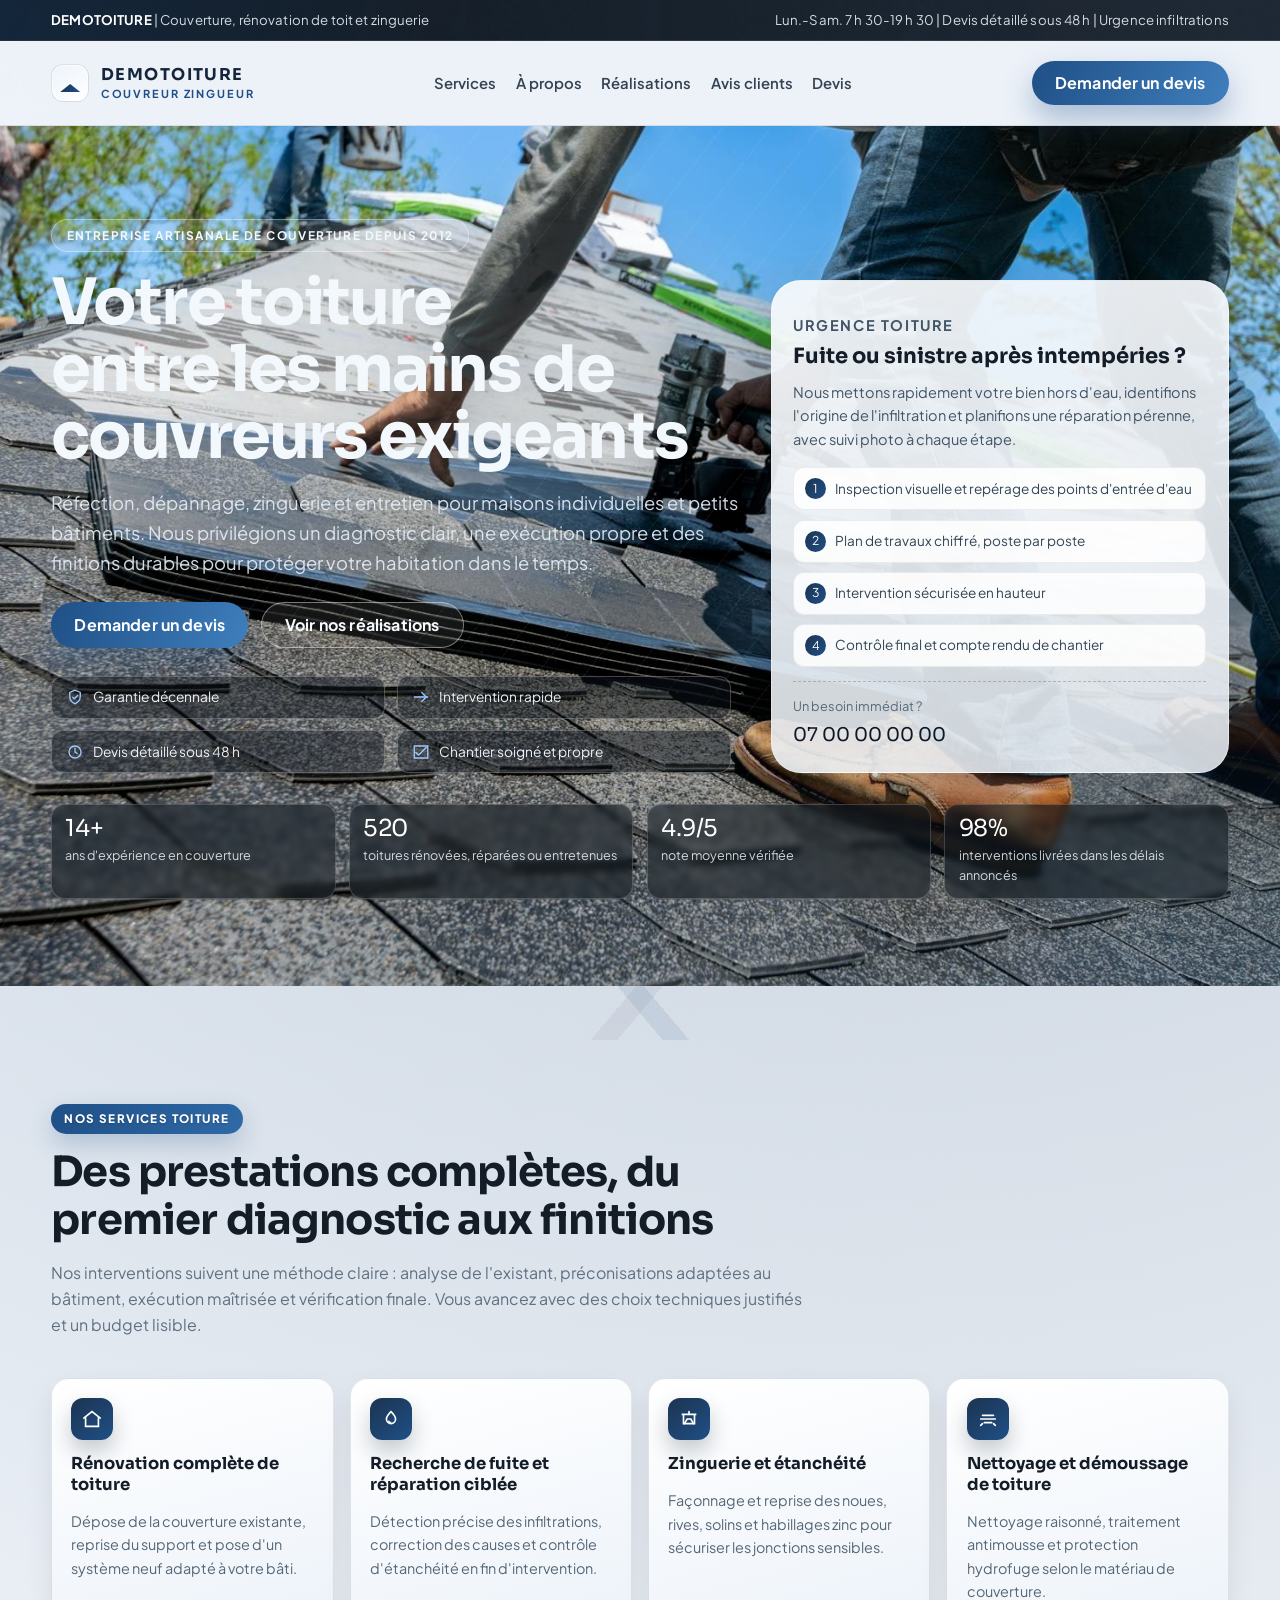
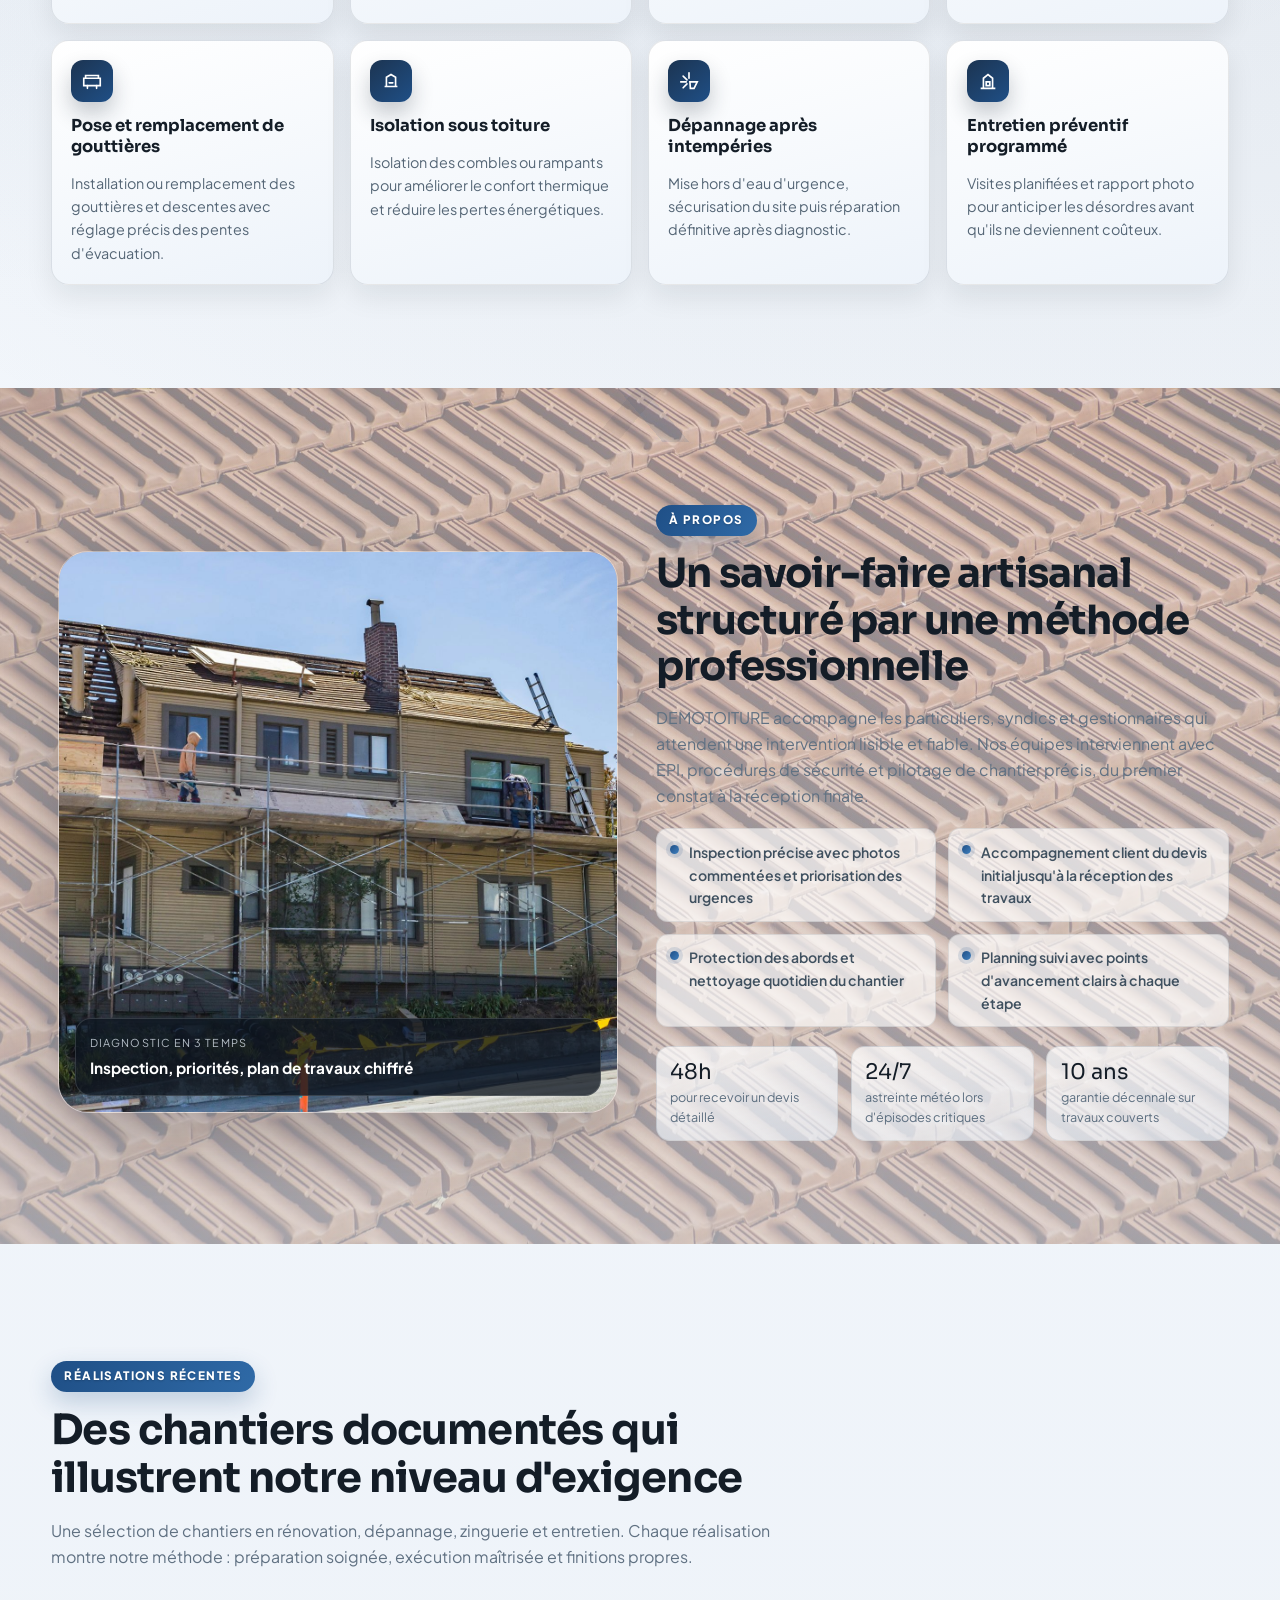
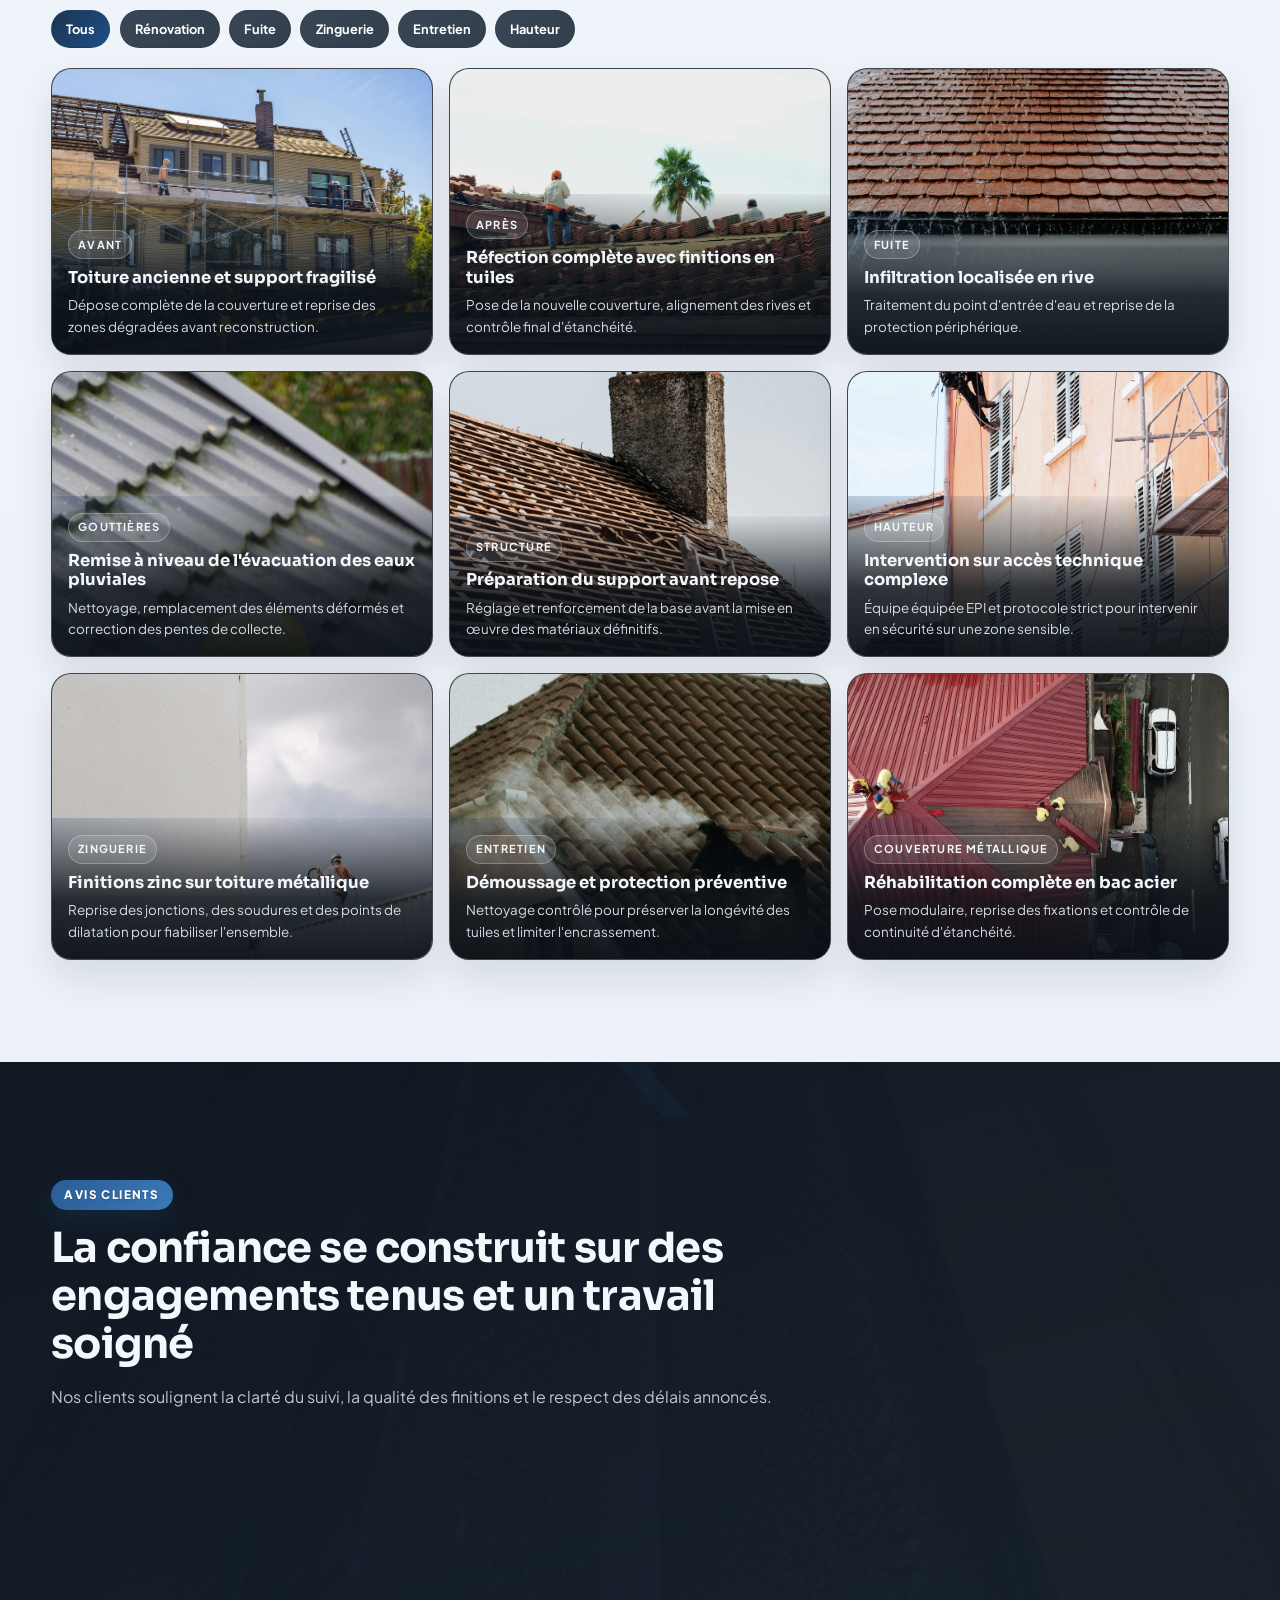
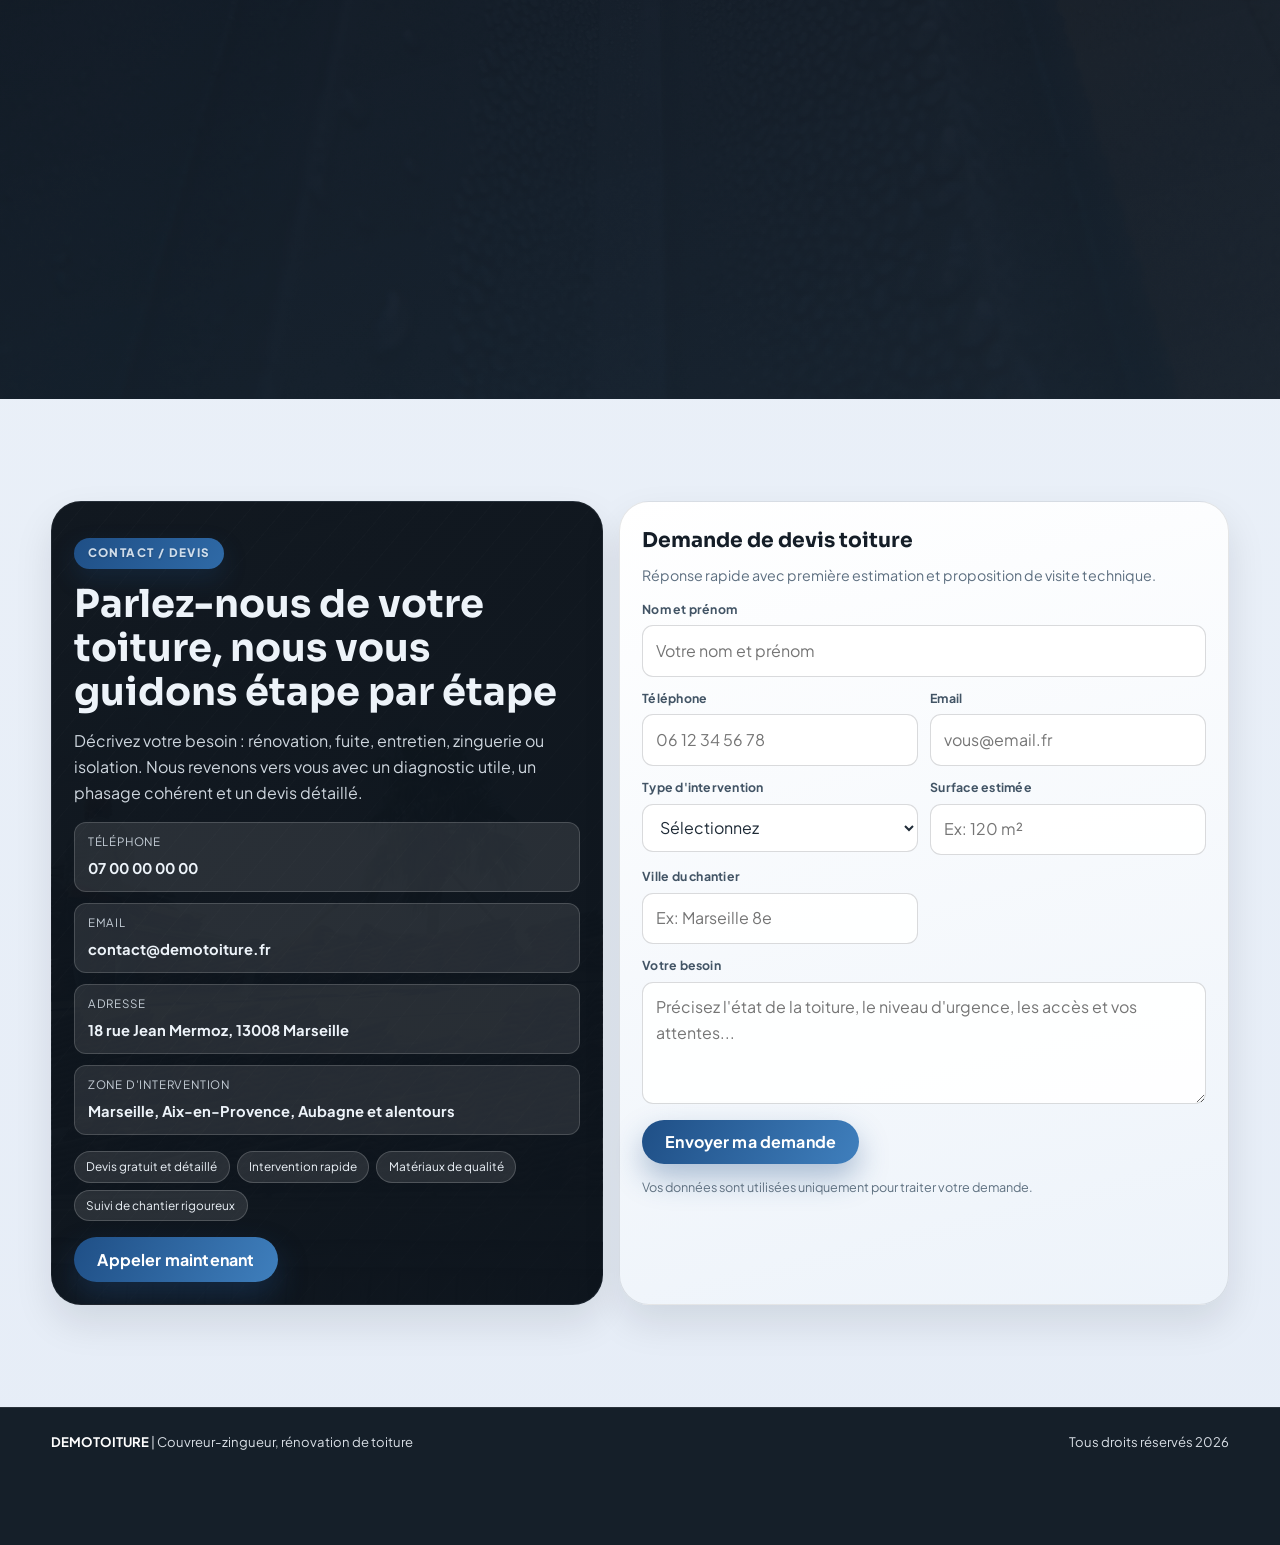
==== commit 7789b948: "Mise a jour numero telephone et fond section apropos" ====
--- a/index.html
+++ b/index.html
@@ -98,7 +98,7 @@
 
           <div class="panel-contact">
             <p>Un besoin immédiat ?</p>
-            <a href="tel:+33491582467">04 91 58 24 67</a>
+            <a href="tel:+33700000000">07 00 00 00 00</a>
           </div>
         </aside>
       </div>
@@ -411,7 +411,7 @@
           <ul class="contact-list">
             <li>
               <span>Téléphone</span>
-              <strong><a href="tel:+33491582467">04 91 58 24 67</a></strong>
+              <strong><a href="tel:+33700000000">07 00 00 00 00</a></strong>
             </li>
             <li>
               <span>Email</span>
@@ -434,7 +434,7 @@
             <p>Suivi de chantier rigoureux</p>
           </div>
 
-          <a class="btn btn-primary" href="tel:+33491582467">Appeler maintenant</a>
+          <a class="btn btn-primary" href="tel:+33700000000">Appeler maintenant</a>
         </article>
 
         <form class="form-panel reveal" action="#" method="post" aria-label="Formulaire de demande de devis">
@@ -504,7 +504,7 @@
     </div>
   </footer>
 
-  <a class="btn btn-primary mobile-call" href="tel:+33491582467">Appeler le 04 91 58 24 67</a>
+  <a class="btn btn-primary mobile-call" href="tel:+33700000000">Appeler le 07 00 00 00 00</a>
 
   <script src="js/roofing-premium.js" defer></script>
 </body>
--- a/css/roofing-premium.css
+++ b/css/roofing-premium.css
@@ -590,8 +590,9 @@
 
 .section-alt {
   background:
-    linear-gradient(180deg, rgba(255, 255, 255, 0.6), rgba(236, 243, 251, 0.9)),
-    url("../images/roofing/texture-tiles.jpg") center / 1400px auto repeat;
+    linear-gradient(180deg, rgba(246, 250, 255, 0.5), rgba(228, 238, 249, 0.66)),
+    linear-gradient(120deg, rgba(12, 24, 40, 0.12), rgba(12, 24, 40, 0.04)),
+    url("../images/roofing/texture-tiles.jpg") center / cover no-repeat;
 }
 
 .section-dark {
@@ -812,6 +813,10 @@
   color: var(--ink-500);
 }
 
+.about-content .section-label {
+  color: #ffffff !important;
+}
+
 .about-points {
   margin: 1.2rem 0 0;
   padding: 0;
@@ -825,7 +830,7 @@
   position: relative;
   border-radius: 12px;
   border: 1px solid rgba(20, 29, 39, 0.1);
-  background: rgba(255, 255, 255, 0.82);
+  background: rgba(255, 255, 255, 0.64);
   padding: 0.72rem 0.74rem 0.72rem 2rem;
   font-size: 0.88rem;
   color: #3f505f;
@@ -854,7 +859,7 @@
 .about-stats article {
   border-radius: 14px;
   border: 1px solid rgba(20, 29, 39, 0.1);
-  background: linear-gradient(165deg, #ffffff, #edf3fa);
+  background: linear-gradient(165deg, rgba(255, 255, 255, 0.72), rgba(234, 242, 251, 0.64));
   padding: 0.82rem 0.82rem 0.78rem;
 }
 
